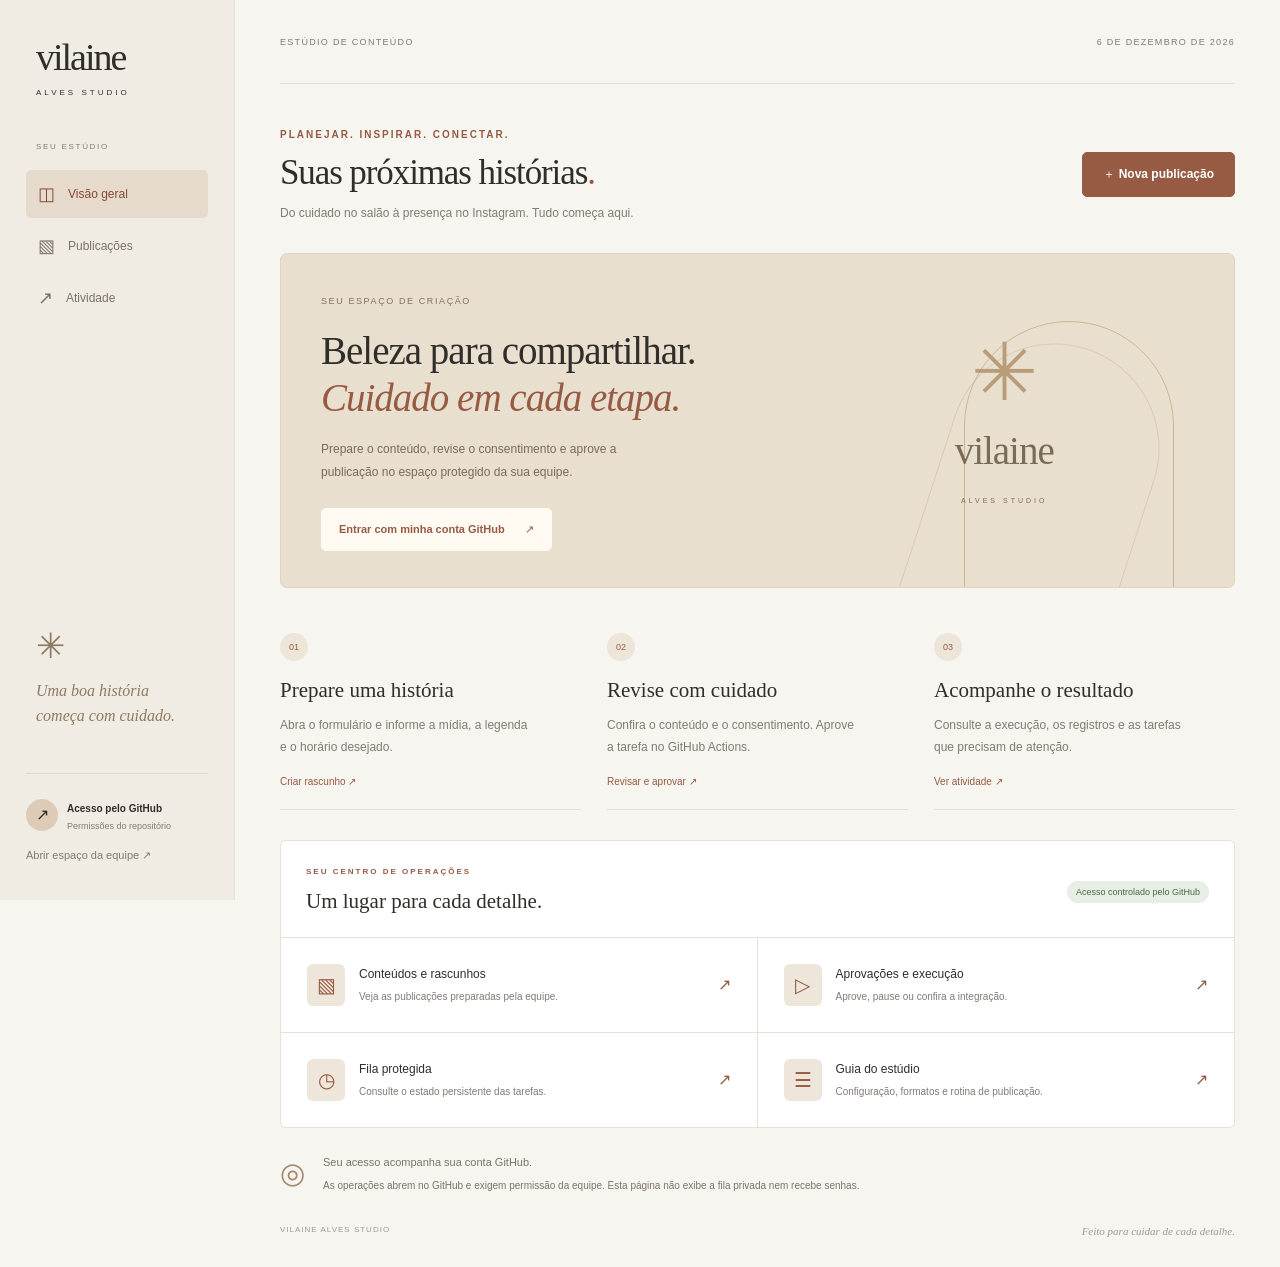
==== index.html @ 373b23dd "Publish static Vilaine portal with protected GitHub operation links" ====
<!doctype html>
<html lang="pt-BR">
<head><meta charset="utf-8"><meta name="viewport" content="width=device-width, initial-scale=1"><meta name="description" content="Estúdio de conteúdo Vilaine Alves Studio — acesso e operação pelo GitHub"><meta name="color-scheme" content="light"><title>Vilaine · Estúdio de conteúdo</title><link rel="stylesheet" href="styles.css"><script src="config.js" defer></script><script src="app.js" defer></script></head>
<body><div class="app-shell">
<aside class="sidebar"><a class="wordmark" href="./">vilaine<span>ALVES STUDIO</span></a><p class="nav-label">SEU ESTÚDIO</p><nav aria-label="Principal"><a class="nav-item selected" href="#inicio">◫ <span>Visão geral</span></a><a class="nav-item" data-link="issues" target="_blank" rel="noopener noreferrer">▧ <span>Publicações</span></a><a class="nav-item" data-link="actions" target="_blank" rel="noopener noreferrer">↗ <span>Atividade</span></a></nav><div class="sidebar-note"><span class="tiny-flower">✳</span><p>Uma boa história<br>começa com cuidado.</p></div><div class="account"><span class="avatar">↗</span><div><strong>Acesso pelo GitHub</strong><small>Permissões do repositório</small></div></div><a class="logout" data-link="repo" target="_blank" rel="noopener noreferrer">Abrir espaço da equipe ↗</a></aside>
<main class="workspace" id="inicio"><header class="topbar"><span>ESTÚDIO DE CONTEÚDO</span><span id="today"></span></header>
<div class="page-heading"><div><p class="eyebrow">PLANEJAR. INSPIRAR. CONECTAR.</p><h1>Suas próximas histórias<span>.</span></h1><p class="muted">Do cuidado no salão à presença no Instagram. Tudo começa aqui.</p></div><a class="primary" data-link="new" target="_blank" rel="noopener noreferrer">＋ Nova publicação</a></div>
<section class="hero-card"><div><span class="hero-tag">SEU ESPAÇO DE CRIAÇÃO</span><h2>Beleza para compartilhar.<br><em>Cuidado em cada etapa.</em></h2><p>Prepare o conteúdo, revise o consentimento e aprove a publicação no espaço protegido da sua equipe.</p><a class="primary light" data-link="workflow" target="_blank" rel="noopener noreferrer">Entrar com minha conta GitHub <span>↗</span></a></div><div class="hero-art" aria-hidden="true"><div class="arch arch-one"></div><div class="arch arch-two"></div><span>✳</span><p>vilaine<br><small>ALVES STUDIO</small></p></div></section>
<section class="steps" aria-label="Fluxo de publicação"><article><span class="step-number">01</span><h3>Prepare uma história</h3><p>Abra o formulário e informe a mídia, a legenda e o horário desejado.</p><a data-link="new" target="_blank" rel="noopener noreferrer">Criar rascunho ↗</a></article><article><span class="step-number">02</span><h3>Revise com cuidado</h3><p>Confira o conteúdo e o consentimento. Aprove a tarefa no GitHub Actions.</p><a data-link="workflow" target="_blank" rel="noopener noreferrer">Revisar e aprovar ↗</a></article><article><span class="step-number">03</span><h3>Acompanhe o resultado</h3><p>Consulte a execução, os registros e as tarefas que precisam de atenção.</p><a data-link="actions" target="_blank" rel="noopener noreferrer">Ver atividade ↗</a></article></section>
<section class="queue-card"><div class="section-heading"><div><p class="eyebrow">SEU CENTRO DE OPERAÇÕES</p><h2>Um lugar para cada detalhe.</h2></div><span class="badge approved">Acesso controlado pelo GitHub</span></div><div class="resource-grid"><a class="resource" data-link="issues" target="_blank" rel="noopener noreferrer"><span class="resource-icon">▧</span><div><strong>Conteúdos e rascunhos</strong><p>Veja as publicações preparadas pela equipe.</p></div><span>↗</span></a><a class="resource" data-link="workflow" target="_blank" rel="noopener noreferrer"><span class="resource-icon">▷</span><div><strong>Aprovações e execução</strong><p>Aprove, pause ou confira a integração.</p></div><span>↗</span></a><a class="resource" data-link="state" target="_blank" rel="noopener noreferrer"><span class="resource-icon">◷</span><div><strong>Fila protegida</strong><p>Consulte o estado persistente das tarefas.</p></div><span>↗</span></a><a class="resource" data-link="guide" target="_blank" rel="noopener noreferrer"><span class="resource-icon">☰</span><div><strong>Guia do estúdio</strong><p>Configuração, formatos e rotina de publicação.</p></div><span>↗</span></a></div></section>
<aside class="access-banner"><span>◎</span><div><strong>Seu acesso acompanha sua conta GitHub.</strong><p>As operações abrem no GitHub e exigem permissão da equipe. Esta página não exibe a fila privada nem recebe senhas.</p></div></aside>
<footer class="workspace-footer">VILAINE ALVES STUDIO <span>Feito para cuidar de cada detalhe.</span></footer></main></div></body></html>
---- styles.css ----
:root{--ink:#302e2a;--muted:#817b73;--paper:#f7f5f0;--line:#e6e1d8;--accent:#975a43;--accent-dark:#7d4937;--cream:#ece4d7;--white:#fff;--green:#496951;font-family:Arial,Helvetica,sans-serif;color:var(--ink);background:var(--paper);font-synthesis:none}*{box-sizing:border-box}body{margin:0}button,input,select,textarea{font:inherit}button,a,input,select,textarea{-webkit-tap-highlight-color:transparent}button{cursor:pointer}button:disabled{cursor:wait;opacity:.6}[hidden]{display:none!important}a{color:inherit}h1,h2,h3,p{margin-top:0}h1,h2,h3{font-family:Georgia,'Times New Roman',serif;font-weight:400}button:focus-visible,a:focus-visible{outline:3px solid #b77d5d;outline-offset:4px}.eyebrow{font-size:10px;font-weight:600;letter-spacing:2px;line-height:1.7;color:var(--accent)}.muted{color:var(--muted);font-size:14px;line-height:1.7}.wordmark{display:inline-block;text-decoration:none;font-family:Georgia,serif;font-size:43px;letter-spacing:-2px;line-height:1}.wordmark span{display:block;margin-top:12px;font:8px Arial,sans-serif;letter-spacing:3px}.primary,.secondary{border-radius:5px;padding:13px 20px;font-size:12px;line-height:1.4;font-weight:600;display:inline-flex;align-items:center;justify-content:center;gap:20px}.primary{color:#fff;background:var(--accent);border:1px solid var(--accent)}.primary:hover{background:var(--accent-dark)}.secondary{background:transparent;border:1px solid var(--line);color:var(--ink)}.secondary:hover{background:var(--cream)}.text-button{background:none;border:0;color:var(--accent);font-size:12px;padding:8px}.wide{width:100%;justify-content:space-between}.login-shell{min-height:100vh;display:grid;grid-template-columns:1fr 1fr}.brand-panel{background:#e9dfcf;position:relative;overflow:hidden;padding:55px 12%;display:flex;flex-direction:column;justify-content:space-between;min-height:100vh}.brand-panel:after{content:'';position:absolute;width:340px;height:540px;border:1px solid #d7c7b0;border-radius:180px 180px 0 0;transform:rotate(30deg);right:-150px;bottom:-200px;pointer-events:none}.brand-panel h1{font-size:clamp(42px,4.8vw,74px);letter-spacing:-2.5px;line-height:1.12;margin:22px 0}.brand-panel em{font-weight:400;color:var(--accent)}.brand-copy{font-size:13px;line-height:1.9;max-width:290px;color:#756c5f}.brand-footer{font-size:8px;letter-spacing:2px;color:#817565}.login-panel{padding:65px;display:flex;align-items:center;justify-content:center;flex-direction:column}.login-card{width:100%;max-width:360px;margin:auto}.login-card h2{font-size:42px;letter-spacing:-1px;line-height:1.12;margin-bottom:18px}.login-card .muted{margin-bottom:30px}label{display:block;font-size:12px;font-weight:600;margin:18px 0 8px}input,select,textarea{width:100%;padding:12px;border:1px solid var(--line);border-radius:4px;color:var(--ink);background:#fff;outline:none;font-size:13px}input:focus,select:focus,textarea:focus{border-color:var(--accent);box-shadow:0 0 0 2px #975a4315}textarea{resize:vertical;line-height:1.6}.password-wrap{position:relative}.password-wrap input{padding-right:75px}.password-wrap button{position:absolute;right:4px;top:5px}.login-form{margin-top:20px}#login-form .primary{margin-top:24px}.access-note{font-size:11px;line-height:1.9;color:var(--muted);padding-top:20px;border-top:1px solid var(--line);margin-top:12px}.login-panel>small{font-size:8px;letter-spacing:1.5px;color:var(--muted);margin-top:35px}.form-error{color:#9b342c;font-size:12px;line-height:1.7;min-height:20px;margin:12px 0}.app-shell{display:flex;min-height:100vh}.sidebar{width:235px;flex-shrink:0;border-right:1px solid var(--line);background:#f0ece3;display:flex;flex-direction:column;padding:38px 26px;position:fixed;height:100vh}.sidebar .wordmark{font-size:38px;margin:0 10px 45px}.nav-label{font-size:8px;letter-spacing:1.7px;color:var(--muted);margin:0 10px 15px}.nav-item{width:100%;text-align:left;border:0;background:none;display:flex;align-items:center;gap:13px;font-size:18px;padding:13px 12px;color:#7a7267;border-radius:5px;margin:4px 0}.nav-item span{font-size:12px}.nav-item.selected{background:#e6dacc;color:#834a34}.sidebar-note{margin:auto 10px 32px;padding-top:40px;color:#8e7962}.tiny-flower{font-size:35px}.sidebar-note p{font-family:Georgia,serif;font-style:italic;font-size:16px;line-height:1.6;margin:12px 0}.account{border-top:1px solid #ded7ca;display:flex;align-items:center;gap:9px;padding-top:24px}.avatar{background:#ddcbb8;border-radius:50%;width:32px;height:32px;display:grid;place-items:center;font-family:Georgia,serif}.account strong{font-size:10px}.account small{display:block;font-size:9px;color:var(--muted);max-width:140px;overflow:hidden;text-overflow:ellipsis;margin-top:5px}.logout{border:0;background:none;text-align:left;font-size:11px;color:var(--muted);margin-top:18px}.workspace{margin-left:235px;width:calc(100% - 235px);padding:0 45px}.topbar{height:84px;display:flex;justify-content:space-between;align-items:center;border-bottom:1px solid var(--line);font-size:9px;letter-spacing:1.3px;color:var(--muted)}.page-heading{display:flex;justify-content:space-between;align-items:center;gap:20px;margin:42px 0 30px}.page-heading h1{font-size:35px;letter-spacing:-1.1px;margin:10px 0}.page-heading h1 span{color:var(--accent)}.page-heading .muted{font-size:12px;margin:0}.stats{display:grid;grid-template-columns:repeat(4,1fr);gap:16px;margin-bottom:30px}.stats article{background:#fff;border:1px solid var(--line);border-radius:6px;padding:22px 20px}.stats article>span{font-size:8px;letter-spacing:1px;color:var(--muted)}.stats strong{display:block;font-family:Georgia,serif;font-size:36px;font-weight:400;margin:12px 0}.stats small{font-size:10px;color:var(--muted)}.stats article:last-child strong{color:var(--accent)}.queue-card{background:#fff;border:1px solid var(--line);border-radius:6px;overflow:hidden}.section-heading{display:flex;align-items:center;justify-content:space-between;padding:24px 25px 18px}.section-heading h2{font-size:21px;margin-bottom:5px}.section-heading p{font-size:10px;margin:0}.filters{border-top:1px solid var(--line);display:flex;align-items:center;gap:10px;padding:14px 25px}.filters input{max-width:260px;font-size:11px;background:#fcfbf8}.filters select{max-width:180px;font-size:11px}.filters .text-button{margin-left:auto}.table-scroll{overflow:auto}table{width:100%;border-collapse:collapse;text-align:left}th{font-size:8px;font-weight:500;letter-spacing:1px;text-transform:uppercase;background:#faf9f5;color:var(--muted);padding:14px 25px;border-block:1px solid var(--line)}td{font-size:11px;padding:18px 25px;border-bottom:1px solid #efede7;vertical-align:middle}.media-cell{display:flex;gap:12px;align-items:center;max-width:350px}.media-icon{background:#efe7dc;width:40px;height:45px;border-radius:4px;display:grid;place-items:center;font-size:18px;flex-shrink:0;color:var(--accent)}.media-cell strong{font-weight:500;font-size:12px;display:block;max-width:260px;white-space:nowrap;text-overflow:ellipsis;overflow:hidden}.media-cell small{display:block;color:var(--muted);font-size:9px;margin-top:7px}.date-cell small{display:block;color:var(--muted);font-size:10px;margin-top:6px}.badge{display:inline-block;border-radius:20px;padding:6px 9px;white-space:nowrap;font-size:9px;background:#f0ede8;color:#746b5e}.badge.approved{background:#e7eee5;color:#4d6746}.badge.published{background:#e9edf0;color:#516879}.badge.attention{background:#f8e9df;color:#9a5a34}.row-actions{display:flex;gap:5px;flex-wrap:wrap}.row-actions button{border:1px solid var(--line);border-radius:3px;background:white;font-size:10px;padding:6px;color:var(--accent)}.table-footer{font-size:9px;color:var(--muted);padding:16px 25px;background:#fdfcf9}.empty{text-align:center;padding:50px 20px}.empty>span{font-size:40px;color:#c3aa8e}.empty h3{font-size:25px;margin:15px 0 10px}.empty p{font-size:12px;color:var(--muted)}.workspace-footer{display:flex;justify-content:space-between;margin:30px 0;font-size:8px;letter-spacing:1px;color:#a09a91}.workspace-footer span{letter-spacing:0;font-family:Georgia,serif;font-style:italic;font-size:11px}.notice{padding:14px 18px;border:1px solid #d9cbb7;background:#f2eadd;font-size:12px;line-height:1.6;border-radius:4px;margin-top:20px}.connection-card{max-width:650px;background:#fff;border:1px solid var(--line);padding:35px;border-radius:6px;line-height:1.7}.integration-icon{color:var(--accent);font-size:50px}.connection-card h2{font-size:26px}.event-row{padding:20px 25px;border-bottom:1px solid var(--line);font-size:12px}.event-row small{display:block;color:var(--muted);margin-top:8px;line-height:1.8}dialog{width:650px;max-width:calc(100% - 32px);border:1px solid var(--line);border-radius:8px;padding:28px;background:var(--paper);color:var(--ink);max-height:90vh;overflow:auto}dialog::backdrop{background:#30271f70;backdrop-filter:blur(3px)}.dialog-heading{display:flex;justify-content:space-between}.dialog-heading h2{font-size:29px;margin-bottom:5px}.dialog-heading .eyebrow{margin-bottom:8px}.icon-button{border:0;background:none;font-size:28px;color:var(--muted);height:35px}.form-grid{display:grid;grid-template-columns:1fr 1fr;gap:0 16px}.span-2{grid-column:span 2}.form-grid small{color:var(--muted);font-size:10px;line-height:1.8;display:block;margin-top:5px}.dialog-footer{display:flex;justify-content:space-between;align-items:center;gap:15px;margin-top:20px;border-top:1px solid var(--line);padding-top:20px}.dialog-footer span{font-size:10px;color:var(--muted)}#confirm-dialog{width:460px}#confirm-dialog p{font-size:13px;line-height:1.8}.sr-only{position:absolute;clip:rect(0,0,0,0);width:1px;height:1px;overflow:hidden}
@media(min-width:1500px){.workspace{padding-inline:65px}.page-heading h1{font-size:44px}}
@media(max-width:1100px){.sidebar{width:190px;padding-inline:18px}.workspace{margin-left:190px;width:calc(100% - 190px);padding-inline:25px}.stats{gap:10px}.stats article{padding:18px 13px}.stats article>span{font-size:7px}.page-heading h1{font-size:29px}.page-heading .primary{white-space:nowrap;padding:12px}.media-cell strong{max-width:160px}th,td{padding-inline:15px}}
@media(max-width:760px){.login-shell{grid-template-columns:1fr}.brand-panel{min-height:auto;padding:30px}.brand-panel>div,.brand-footer{display:none}.brand-panel .wordmark{font-size:32px}.brand-panel .wordmark span{font-size:7px;margin-top:7px}.login-panel{padding:40px 25px;min-height:calc(100vh - 110px)}.login-card h2{font-size:38px}.sidebar{position:static;width:100%;height:auto;padding:18px 20px;display:flex;flex-direction:row;align-items:center;flex-wrap:wrap;gap:15px;border-right:0;border-bottom:1px solid var(--line)}.sidebar .wordmark{margin:0 auto 0 0;font-size:29px}.sidebar .wordmark span{font-size:6px;margin-top:7px}.nav-label,.sidebar-note,.account{display:none}.sidebar nav{display:flex;order:3;width:100%;justify-content:space-between}.nav-item{padding:8px 10px;margin:0;gap:8px;font-size:15px}.nav-item span{font-size:11px}.logout{margin:0;font-size:10px}.app-shell{display:block}.workspace{margin:0;width:100%;padding:0 18px}.topbar{height:53px;font-size:7px;letter-spacing:.7px}.page-heading{align-items:flex-start;flex-direction:column;margin:28px 0 22px;gap:17px}.page-heading h1{font-size:31px}.stats{grid-template-columns:1fr 1fr;gap:10px}.stats article>span{font-size:7px}.stats article{padding:17px}.stats strong{font-size:30px;margin:8px 0}.stats small{font-size:9px}.section-heading{padding:20px 15px}.section-heading h2{font-size:19px}.section-heading .secondary{padding:8px;font-size:10px}.filters{padding:12px 15px;flex-wrap:wrap}.filters input{flex:1;min-width:100px}.filters select{width:140px}.filters .text-button{margin-left:0}.workspace-footer{line-height:1.8;gap:10px;font-size:7px}.workspace-footer span{font-size:10px}.form-grid{grid-template-columns:1fr}.span-2{grid-column:span 1}.dialog-footer{align-items:flex-end}.dialog-footer span{line-height:1.7;max-width:130px}dialog{padding:22px}.connection-card{padding:25px}td,th{padding:14px 12px}.media-cell strong{max-width:140px}table{min-width:650px}}
/* Portal GitHub: não carrega dados operacionais no navegador. */
a.primary,a.secondary{text-decoration:none}.nav-item{text-decoration:none}.logout{text-decoration:none;display:block}.hero-card{background:#e9dfcf;border:1px solid #e0d3c0;border-radius:7px;min-height:300px;padding:36px 40px;display:grid;grid-template-columns:1.3fr 1fr;overflow:hidden;position:relative}.hero-tag{font-size:9px;letter-spacing:1.6px;color:#81715e}.hero-card h2{font-size:39px;letter-spacing:-1px;line-height:1.2;margin:20px 0 16px}.hero-card h2 em{color:var(--accent);font-weight:400}.hero-card p{max-width:350px;font-size:12px;line-height:1.9;color:#7a6b58;margin-bottom:24px}.primary.light{background:#fffaf2;color:var(--accent);border:1px solid #fffaf2;font-size:11px;padding:13px 17px}.hero-art{position:relative;min-height:240px;display:flex;align-items:center;justify-content:center;flex-direction:column}.arch{position:absolute;border:1px solid #cbb697;border-radius:160px 160px 0 0;width:210px;height:310px;bottom:-80px;right:20px}.arch-two{transform:rotate(18deg);right:50px;bottom:-100px;opacity:.5}.hero-art>span{font-size:80px;line-height:1;color:#b89d79;z-index:1}.hero-art p{font-family:Georgia,serif;text-align:center;line-height:1;font-size:39px;letter-spacing:-1px;margin:18px 0 0;z-index:1}.hero-art small{font:7px Arial,sans-serif;letter-spacing:3px}.steps{display:grid;grid-template-columns:repeat(3,1fr);gap:26px;margin:30px 0}.steps article{padding:15px 0 20px;border-bottom:1px solid var(--line)}.step-number{display:inline-grid;place-items:center;width:28px;height:28px;background:#eee5d9;border-radius:50%;font-size:9px;color:var(--accent);margin-bottom:17px}.steps h3{font-size:21px;margin-bottom:12px}.steps p{font-size:12px;line-height:1.8;color:var(--muted);max-width:250px;min-height:44px}.steps a{font-size:10px;text-decoration:none;color:var(--accent)}.steps a:hover{text-decoration:underline}.section-heading .eyebrow{font-size:8px;margin-bottom:10px}.resource-grid{display:grid;grid-template-columns:1fr 1fr;border-top:1px solid var(--line)}.resource{text-decoration:none;display:flex;gap:14px;align-items:center;padding:26px;border-right:1px solid var(--line);border-bottom:1px solid var(--line)}.resource:hover{background:#faf7f1}.resource:nth-child(even){border-right:0}.resource:nth-last-child(-n+2){border-bottom:0}.resource-icon{background:#eee6da;border-radius:6px;width:38px;height:42px;display:grid;place-items:center;color:var(--accent);font-size:20px;flex-shrink:0}.resource strong{font-size:12px;font-weight:500}.resource p{font-size:10px;line-height:1.7;color:var(--muted);margin:6px 0 0}.resource>span:last-child{margin-left:auto;color:var(--accent)}.access-banner{display:flex;align-items:center;gap:18px;padding:24px 0 0;color:#7c7368}.access-banner>span{font-size:29px;color:#a38a6f}.access-banner strong{font-weight:500;font-size:11px}.access-banner p{font-size:10px;line-height:1.8;margin:7px 0 0;max-width:650px}@media(max-width:1100px){.hero-card{padding:30px}.hero-card h2{font-size:32px}.hero-art{min-width:160px}.arch{right:-30px}.arch-two{right:0}.resource{padding:22px 18px}.steps{gap:18px}.steps h3{font-size:19px}}@media(max-width:760px){.hero-card{padding:26px;grid-template-columns:1fr}.hero-card h2{font-size:34px}.hero-art{display:none}.hero-card p{font-size:12px}.steps{grid-template-columns:1fr;gap:0;margin:20px 0}.steps article{position:relative;padding:20px 0 20px 44px}.step-number{position:absolute;top:20px;left:0}.steps p{min-height:0;max-width:100%;margin-bottom:12px}.resource-grid{grid-template-columns:1fr}.resource{border-right:0!important;border-bottom:1px solid var(--line)!important}.resource:last-child{border-bottom:0!important}.section-heading{align-items:flex-start;gap:12px;flex-direction:column}.section-heading h2{font-size:24px}.resource strong{font-size:12px}.resource p{font-size:11px}.access-banner{align-items:flex-start;padding-top:23px}.workspace-footer{margin-top:25px}.sidebar .logout{margin-top:0}.sidebar .nav-item{width:auto}.page-heading .primary{font-size:12px}}
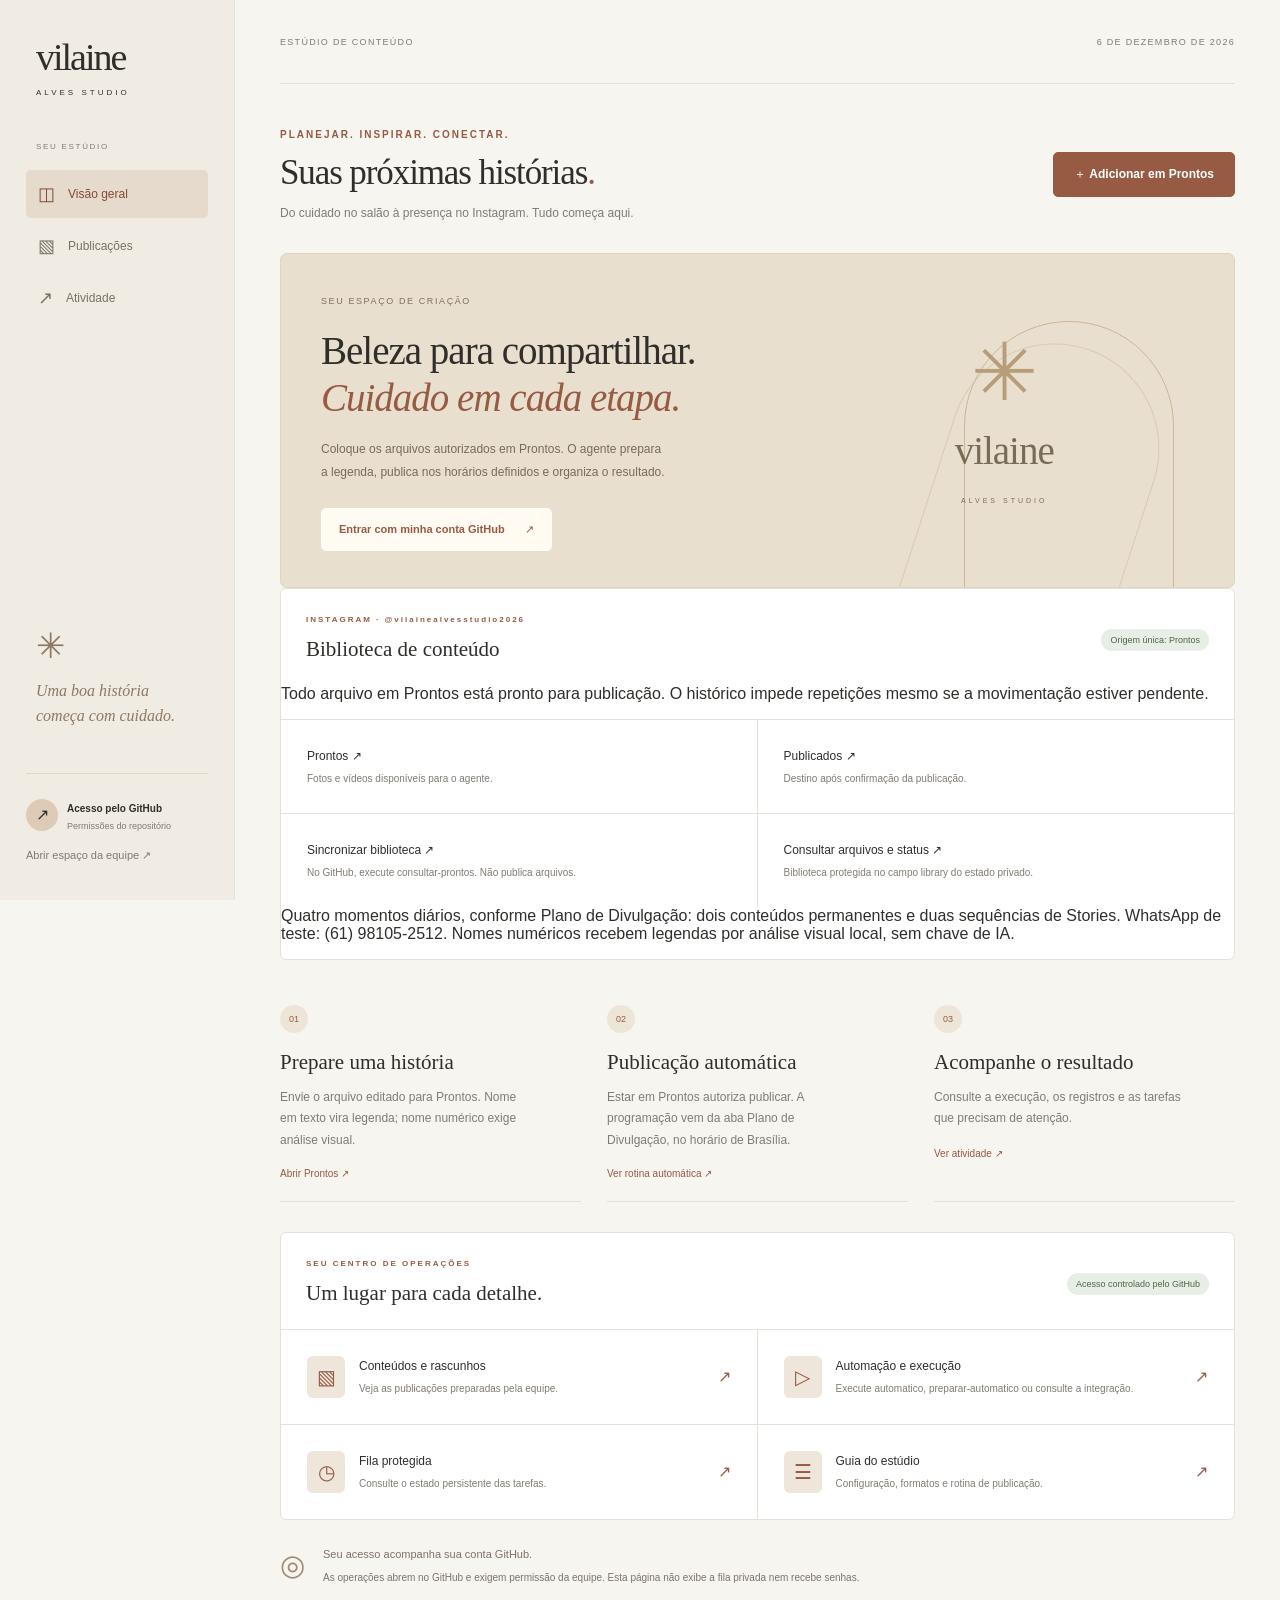
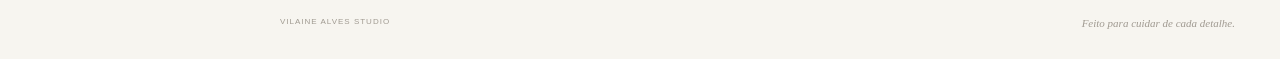
==== commit 1e9c1aa7: "Show automatic Drive authorization, local captions and WhatsApp workflow" ====
--- a/index.html
+++ b/index.html
@@ -4,9 +4,10 @@
 <body><div class="app-shell">
 <aside class="sidebar"><a class="wordmark" href="./">vilaine<span>ALVES STUDIO</span></a><p class="nav-label">SEU ESTÚDIO</p><nav aria-label="Principal"><a class="nav-item selected" href="#inicio">◫ <span>Visão geral</span></a><a class="nav-item" data-link="issues" target="_blank" rel="noopener noreferrer">▧ <span>Publicações</span></a><a class="nav-item" data-link="actions" target="_blank" rel="noopener noreferrer">↗ <span>Atividade</span></a></nav><div class="sidebar-note"><span class="tiny-flower">✳</span><p>Uma boa história<br>começa com cuidado.</p></div><div class="account"><span class="avatar">↗</span><div><strong>Acesso pelo GitHub</strong><small>Permissões do repositório</small></div></div><a class="logout" data-link="repo" target="_blank" rel="noopener noreferrer">Abrir espaço da equipe ↗</a></aside>
 <main class="workspace" id="inicio"><header class="topbar"><span>ESTÚDIO DE CONTEÚDO</span><span id="today"></span></header>
-<div class="page-heading"><div><p class="eyebrow">PLANEJAR. INSPIRAR. CONECTAR.</p><h1>Suas próximas histórias<span>.</span></h1><p class="muted">Do cuidado no salão à presença no Instagram. Tudo começa aqui.</p></div><a class="primary" data-link="new" target="_blank" rel="noopener noreferrer">＋ Nova publicação</a></div>
-<section class="hero-card"><div><span class="hero-tag">SEU ESPAÇO DE CRIAÇÃO</span><h2>Beleza para compartilhar.<br><em>Cuidado em cada etapa.</em></h2><p>Prepare o conteúdo, revise o consentimento e aprove a publicação no espaço protegido da sua equipe.</p><a class="primary light" data-link="workflow" target="_blank" rel="noopener noreferrer">Entrar com minha conta GitHub <span>↗</span></a></div><div class="hero-art" aria-hidden="true"><div class="arch arch-one"></div><div class="arch arch-two"></div><span>✳</span><p>vilaine<br><small>ALVES STUDIO</small></p></div></section>
-<section class="steps" aria-label="Fluxo de publicação"><article><span class="step-number">01</span><h3>Prepare uma história</h3><p>Abra o formulário e informe a mídia, a legenda e o horário desejado.</p><a data-link="new" target="_blank" rel="noopener noreferrer">Criar rascunho ↗</a></article><article><span class="step-number">02</span><h3>Revise com cuidado</h3><p>Confira o conteúdo e o consentimento. Aprove a tarefa no GitHub Actions.</p><a data-link="workflow" target="_blank" rel="noopener noreferrer">Revisar e aprovar ↗</a></article><article><span class="step-number">03</span><h3>Acompanhe o resultado</h3><p>Consulte a execução, os registros e as tarefas que precisam de atenção.</p><a data-link="actions" target="_blank" rel="noopener noreferrer">Ver atividade ↗</a></article></section>
-<section class="queue-card"><div class="section-heading"><div><p class="eyebrow">SEU CENTRO DE OPERAÇÕES</p><h2>Um lugar para cada detalhe.</h2></div><span class="badge approved">Acesso controlado pelo GitHub</span></div><div class="resource-grid"><a class="resource" data-link="issues" target="_blank" rel="noopener noreferrer"><span class="resource-icon">▧</span><div><strong>Conteúdos e rascunhos</strong><p>Veja as publicações preparadas pela equipe.</p></div><span>↗</span></a><a class="resource" data-link="workflow" target="_blank" rel="noopener noreferrer"><span class="resource-icon">▷</span><div><strong>Aprovações e execução</strong><p>Aprove, pause ou confira a integração.</p></div><span>↗</span></a><a class="resource" data-link="state" target="_blank" rel="noopener noreferrer"><span class="resource-icon">◷</span><div><strong>Fila protegida</strong><p>Consulte o estado persistente das tarefas.</p></div><span>↗</span></a><a class="resource" data-link="guide" target="_blank" rel="noopener noreferrer"><span class="resource-icon">☰</span><div><strong>Guia do estúdio</strong><p>Configuração, formatos e rotina de publicação.</p></div><span>↗</span></a></div></section>
+<div class="page-heading"><div><p class="eyebrow">PLANEJAR. INSPIRAR. CONECTAR.</p><h1>Suas próximas histórias<span>.</span></h1><p class="muted">Do cuidado no salão à presença no Instagram. Tudo começa aqui.</p></div><a class="primary" data-link="new" target="_blank" rel="noopener noreferrer">＋ Adicionar em Prontos</a></div>
+<section class="hero-card"><div><span class="hero-tag">SEU ESPAÇO DE CRIAÇÃO</span><h2>Beleza para compartilhar.<br><em>Cuidado em cada etapa.</em></h2><p>Coloque os arquivos autorizados em Prontos. O agente prepara a legenda, publica nos horários definidos e organiza o resultado.</p><a class="primary light" data-link="workflow" target="_blank" rel="noopener noreferrer">Entrar com minha conta GitHub <span>↗</span></a></div><div class="hero-art" aria-hidden="true"><div class="arch arch-one"></div><div class="arch arch-two"></div><span>✳</span><p>vilaine<br><small>ALVES STUDIO</small></p></div></section>
+<section class="queue-card" aria-label="Biblioteca do Drive"><div class="section-heading"><div><p class="eyebrow">INSTAGRAM · @vilainealvesstudio2026</p><h2>Biblioteca de conteúdo</h2></div><span class="badge approved">Origem única: Prontos</span></div><p>Todo arquivo em Prontos está pronto para publicação. O histórico impede repetições mesmo se a movimentação estiver pendente.</p><div class="resource-grid"><a class="resource" href="https://drive.google.com/drive/folders/19-ItnXiDS-DgqZe47rSNHwF3B_D8nlHW" target="_blank" rel="noopener noreferrer"><div><strong>Prontos ↗</strong><p>Fotos e vídeos disponíveis para o agente.</p></div></a><a class="resource" href="https://drive.google.com/drive/folders/1RCqDKJtvh11l0R7SLI344NYgu5_RJyT5" target="_blank" rel="noopener noreferrer"><div><strong>Publicados ↗</strong><p>Destino após confirmação da publicação.</p></div></a><a class="resource" data-link="workflow" target="_blank" rel="noopener noreferrer"><div><strong>Sincronizar biblioteca ↗</strong><p>No GitHub, execute consultar-prontos. Não publica arquivos.</p></div></a><a class="resource" data-link="state" target="_blank" rel="noopener noreferrer"><div><strong>Consultar arquivos e status ↗</strong><p>Biblioteca protegida no campo library do estado privado.</p></div></a></div><p>Quatro momentos diários, conforme Plano de Divulgação: dois conteúdos permanentes e duas sequências de Stories. WhatsApp de teste: (61) 98105-2512. Nomes numéricos recebem legendas por análise visual local, sem chave de IA.</p></section>
+<section class="steps" aria-label="Fluxo de publicação"><article><span class="step-number">01</span><h3>Prepare uma história</h3><p>Envie o arquivo editado para Prontos. Nome em texto vira legenda; nome numérico exige análise visual.</p><a data-link="new" target="_blank" rel="noopener noreferrer">Abrir Prontos ↗</a></article><article><span class="step-number">02</span><h3>Publicação automática</h3><p>Estar em Prontos autoriza publicar. A programação vem da aba Plano de Divulgação, no horário de Brasília.</p><a data-link="workflow" target="_blank" rel="noopener noreferrer">Ver rotina automática ↗</a></article><article><span class="step-number">03</span><h3>Acompanhe o resultado</h3><p>Consulte a execução, os registros e as tarefas que precisam de atenção.</p><a data-link="actions" target="_blank" rel="noopener noreferrer">Ver atividade ↗</a></article></section>
+<section class="queue-card"><div class="section-heading"><div><p class="eyebrow">SEU CENTRO DE OPERAÇÕES</p><h2>Um lugar para cada detalhe.</h2></div><span class="badge approved">Acesso controlado pelo GitHub</span></div><div class="resource-grid"><a class="resource" data-link="issues" target="_blank" rel="noopener noreferrer"><span class="resource-icon">▧</span><div><strong>Conteúdos e rascunhos</strong><p>Veja as publicações preparadas pela equipe.</p></div><span>↗</span></a><a class="resource" data-link="workflow" target="_blank" rel="noopener noreferrer"><span class="resource-icon">▷</span><div><strong>Automação e execução</strong><p>Execute automatico, preparar-automatico ou consulte a integração.</p></div><span>↗</span></a><a class="resource" data-link="state" target="_blank" rel="noopener noreferrer"><span class="resource-icon">◷</span><div><strong>Fila protegida</strong><p>Consulte o estado persistente das tarefas.</p></div><span>↗</span></a><a class="resource" data-link="guide" target="_blank" rel="noopener noreferrer"><span class="resource-icon">☰</span><div><strong>Guia do estúdio</strong><p>Configuração, formatos e rotina de publicação.</p></div><span>↗</span></a></div></section>
 <aside class="access-banner"><span>◎</span><div><strong>Seu acesso acompanha sua conta GitHub.</strong><p>As operações abrem no GitHub e exigem permissão da equipe. Esta página não exibe a fila privada nem recebe senhas.</p></div></aside>
 <footer class="workspace-footer">VILAINE ALVES STUDIO <span>Feito para cuidar de cada detalhe.</span></footer></main></div></body></html>
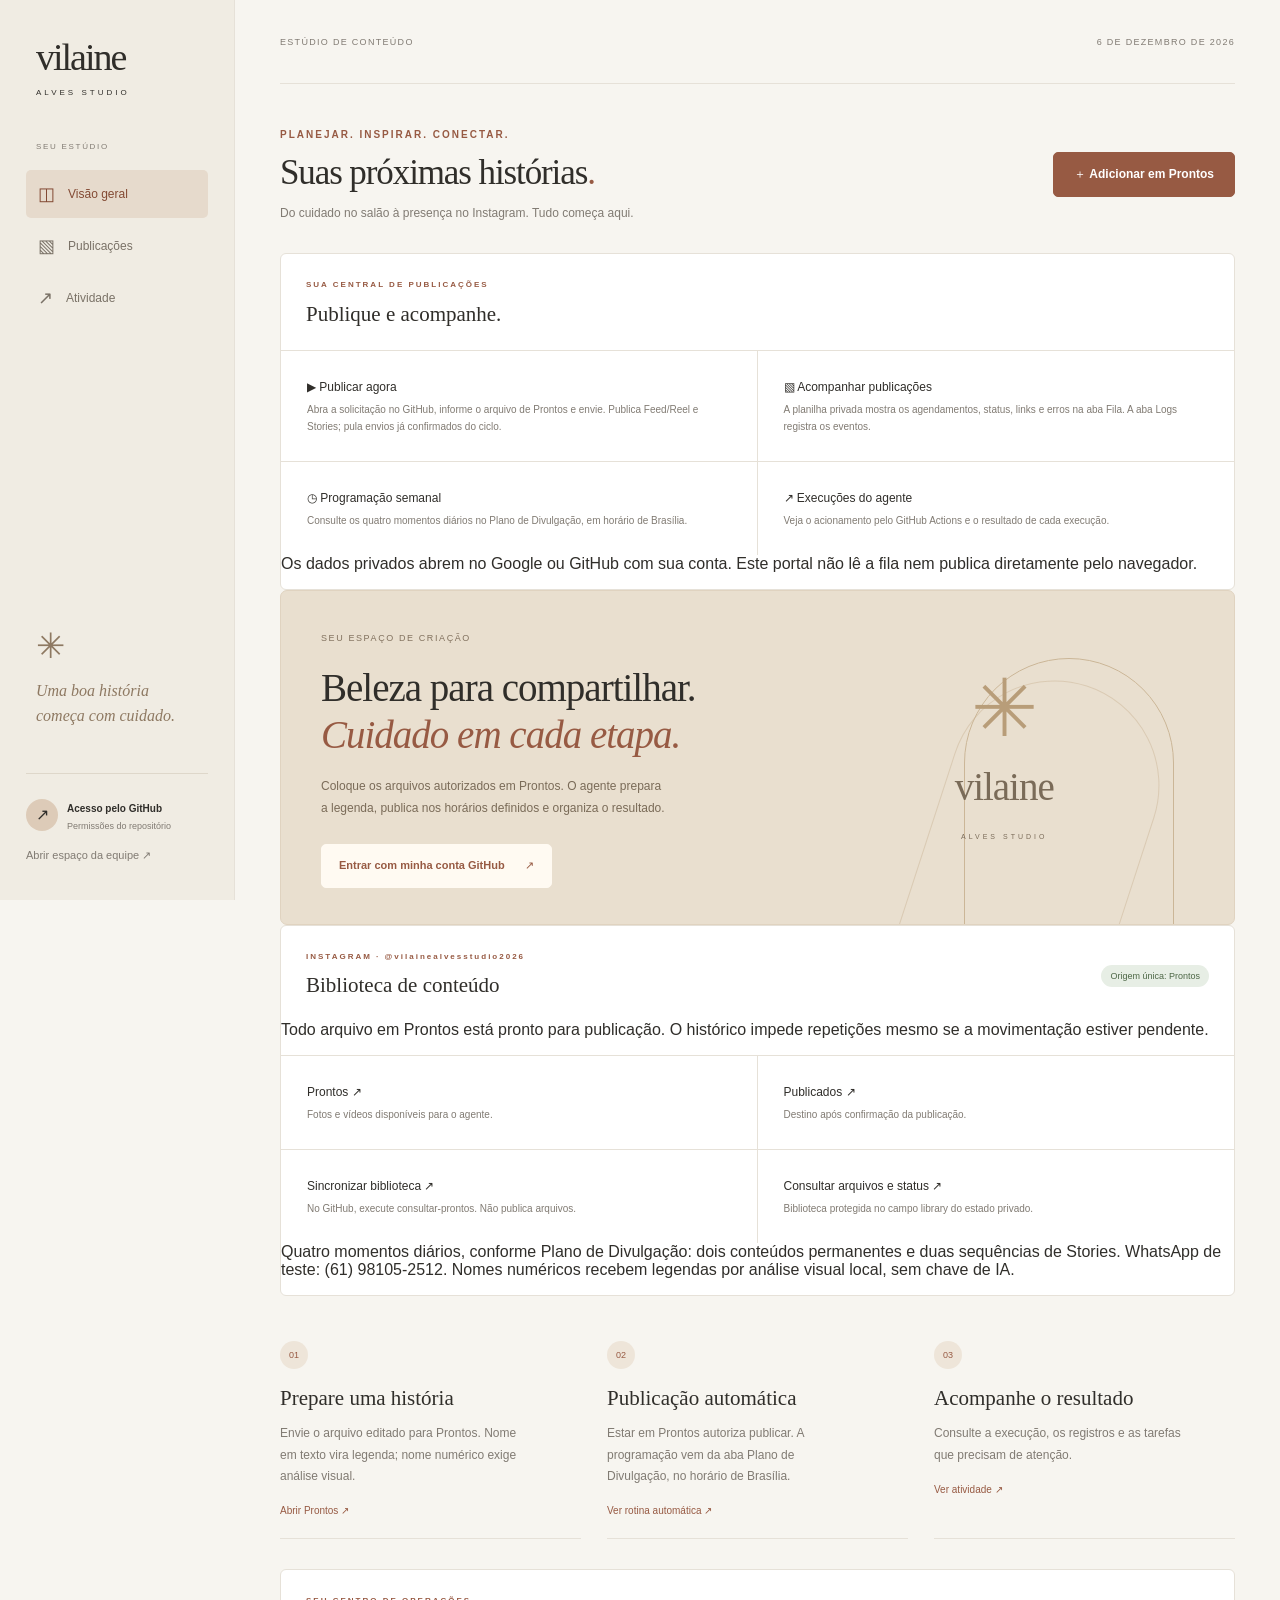
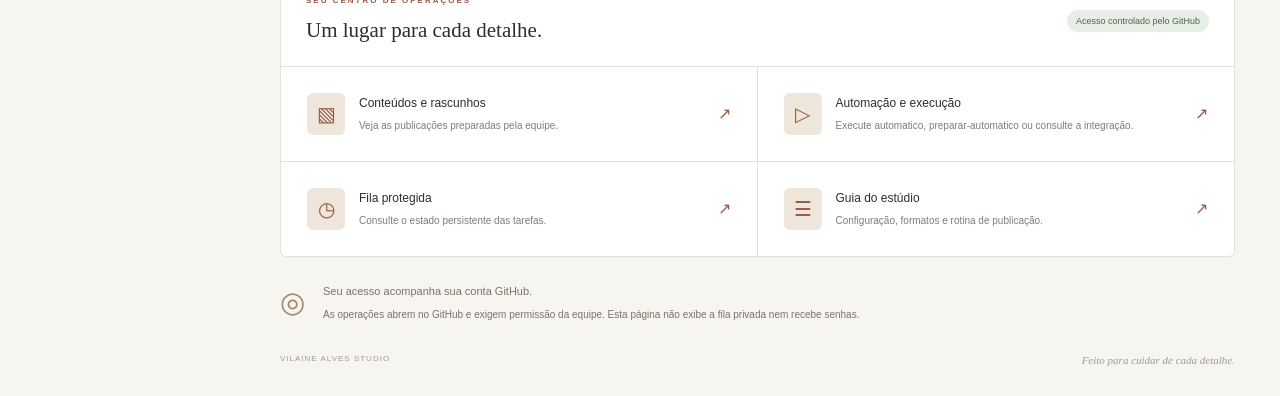
==== commit 0917c5b1: "Add Publish Now and private publication tracking to portal" ====
--- a/index.html
+++ b/index.html
@@ -5,6 +5,7 @@
 <aside class="sidebar"><a class="wordmark" href="./">vilaine<span>ALVES STUDIO</span></a><p class="nav-label">SEU ESTÚDIO</p><nav aria-label="Principal"><a class="nav-item selected" href="#inicio">◫ <span>Visão geral</span></a><a class="nav-item" data-link="issues" target="_blank" rel="noopener noreferrer">▧ <span>Publicações</span></a><a class="nav-item" data-link="actions" target="_blank" rel="noopener noreferrer">↗ <span>Atividade</span></a></nav><div class="sidebar-note"><span class="tiny-flower">✳</span><p>Uma boa história<br>começa com cuidado.</p></div><div class="account"><span class="avatar">↗</span><div><strong>Acesso pelo GitHub</strong><small>Permissões do repositório</small></div></div><a class="logout" data-link="repo" target="_blank" rel="noopener noreferrer">Abrir espaço da equipe ↗</a></aside>
 <main class="workspace" id="inicio"><header class="topbar"><span>ESTÚDIO DE CONTEÚDO</span><span id="today"></span></header>
 <div class="page-heading"><div><p class="eyebrow">PLANEJAR. INSPIRAR. CONECTAR.</p><h1>Suas próximas histórias<span>.</span></h1><p class="muted">Do cuidado no salão à presença no Instagram. Tudo começa aqui.</p></div><a class="primary" data-link="new" target="_blank" rel="noopener noreferrer">＋ Adicionar em Prontos</a></div>
+<section class="queue-card" aria-label="Central de publicação"><div class="section-heading"><div><p class="eyebrow">SUA CENTRAL DE PUBLICAÇÕES</p><h2>Publique e acompanhe.</h2></div></div><div class="resource-grid"><a class="resource" data-link="now" target="_blank" rel="noopener noreferrer"><div><strong>▶ Publicar agora</strong><p>Abra a solicitação no GitHub, informe o arquivo de Prontos e envie. Publica Feed/Reel e Stories; pula envios já confirmados do ciclo.</p></div></a><a class="resource" data-link="tracking" target="_blank" rel="noopener noreferrer"><div><strong>▧ Acompanhar publicações</strong><p>A planilha privada mostra os agendamentos, status, links e erros na aba Fila. A aba Logs registra os eventos.</p></div></a><a class="resource" data-link="calendar" target="_blank" rel="noopener noreferrer"><div><strong>◷ Programação semanal</strong><p>Consulte os quatro momentos diários no Plano de Divulgação, em horário de Brasília.</p></div></a><a class="resource" data-link="actions" target="_blank" rel="noopener noreferrer"><div><strong>↗ Execuções do agente</strong><p>Veja o acionamento pelo GitHub Actions e o resultado de cada execução.</p></div></a></div><p>Os dados privados abrem no Google ou GitHub com sua conta. Este portal não lê a fila nem publica diretamente pelo navegador.</p></section>
 <section class="hero-card"><div><span class="hero-tag">SEU ESPAÇO DE CRIAÇÃO</span><h2>Beleza para compartilhar.<br><em>Cuidado em cada etapa.</em></h2><p>Coloque os arquivos autorizados em Prontos. O agente prepara a legenda, publica nos horários definidos e organiza o resultado.</p><a class="primary light" data-link="workflow" target="_blank" rel="noopener noreferrer">Entrar com minha conta GitHub <span>↗</span></a></div><div class="hero-art" aria-hidden="true"><div class="arch arch-one"></div><div class="arch arch-two"></div><span>✳</span><p>vilaine<br><small>ALVES STUDIO</small></p></div></section>
 <section class="queue-card" aria-label="Biblioteca do Drive"><div class="section-heading"><div><p class="eyebrow">INSTAGRAM · @vilainealvesstudio2026</p><h2>Biblioteca de conteúdo</h2></div><span class="badge approved">Origem única: Prontos</span></div><p>Todo arquivo em Prontos está pronto para publicação. O histórico impede repetições mesmo se a movimentação estiver pendente.</p><div class="resource-grid"><a class="resource" href="https://drive.google.com/drive/folders/19-ItnXiDS-DgqZe47rSNHwF3B_D8nlHW" target="_blank" rel="noopener noreferrer"><div><strong>Prontos ↗</strong><p>Fotos e vídeos disponíveis para o agente.</p></div></a><a class="resource" href="https://drive.google.com/drive/folders/1RCqDKJtvh11l0R7SLI344NYgu5_RJyT5" target="_blank" rel="noopener noreferrer"><div><strong>Publicados ↗</strong><p>Destino após confirmação da publicação.</p></div></a><a class="resource" data-link="workflow" target="_blank" rel="noopener noreferrer"><div><strong>Sincronizar biblioteca ↗</strong><p>No GitHub, execute consultar-prontos. Não publica arquivos.</p></div></a><a class="resource" data-link="state" target="_blank" rel="noopener noreferrer"><div><strong>Consultar arquivos e status ↗</strong><p>Biblioteca protegida no campo library do estado privado.</p></div></a></div><p>Quatro momentos diários, conforme Plano de Divulgação: dois conteúdos permanentes e duas sequências de Stories. WhatsApp de teste: (61) 98105-2512. Nomes numéricos recebem legendas por análise visual local, sem chave de IA.</p></section>
 <section class="steps" aria-label="Fluxo de publicação"><article><span class="step-number">01</span><h3>Prepare uma história</h3><p>Envie o arquivo editado para Prontos. Nome em texto vira legenda; nome numérico exige análise visual.</p><a data-link="new" target="_blank" rel="noopener noreferrer">Abrir Prontos ↗</a></article><article><span class="step-number">02</span><h3>Publicação automática</h3><p>Estar em Prontos autoriza publicar. A programação vem da aba Plano de Divulgação, no horário de Brasília.</p><a data-link="workflow" target="_blank" rel="noopener noreferrer">Ver rotina automática ↗</a></article><article><span class="step-number">03</span><h3>Acompanhe o resultado</h3><p>Consulte a execução, os registros e as tarefas que precisam de atenção.</p><a data-link="actions" target="_blank" rel="noopener noreferrer">Ver atividade ↗</a></article></section>
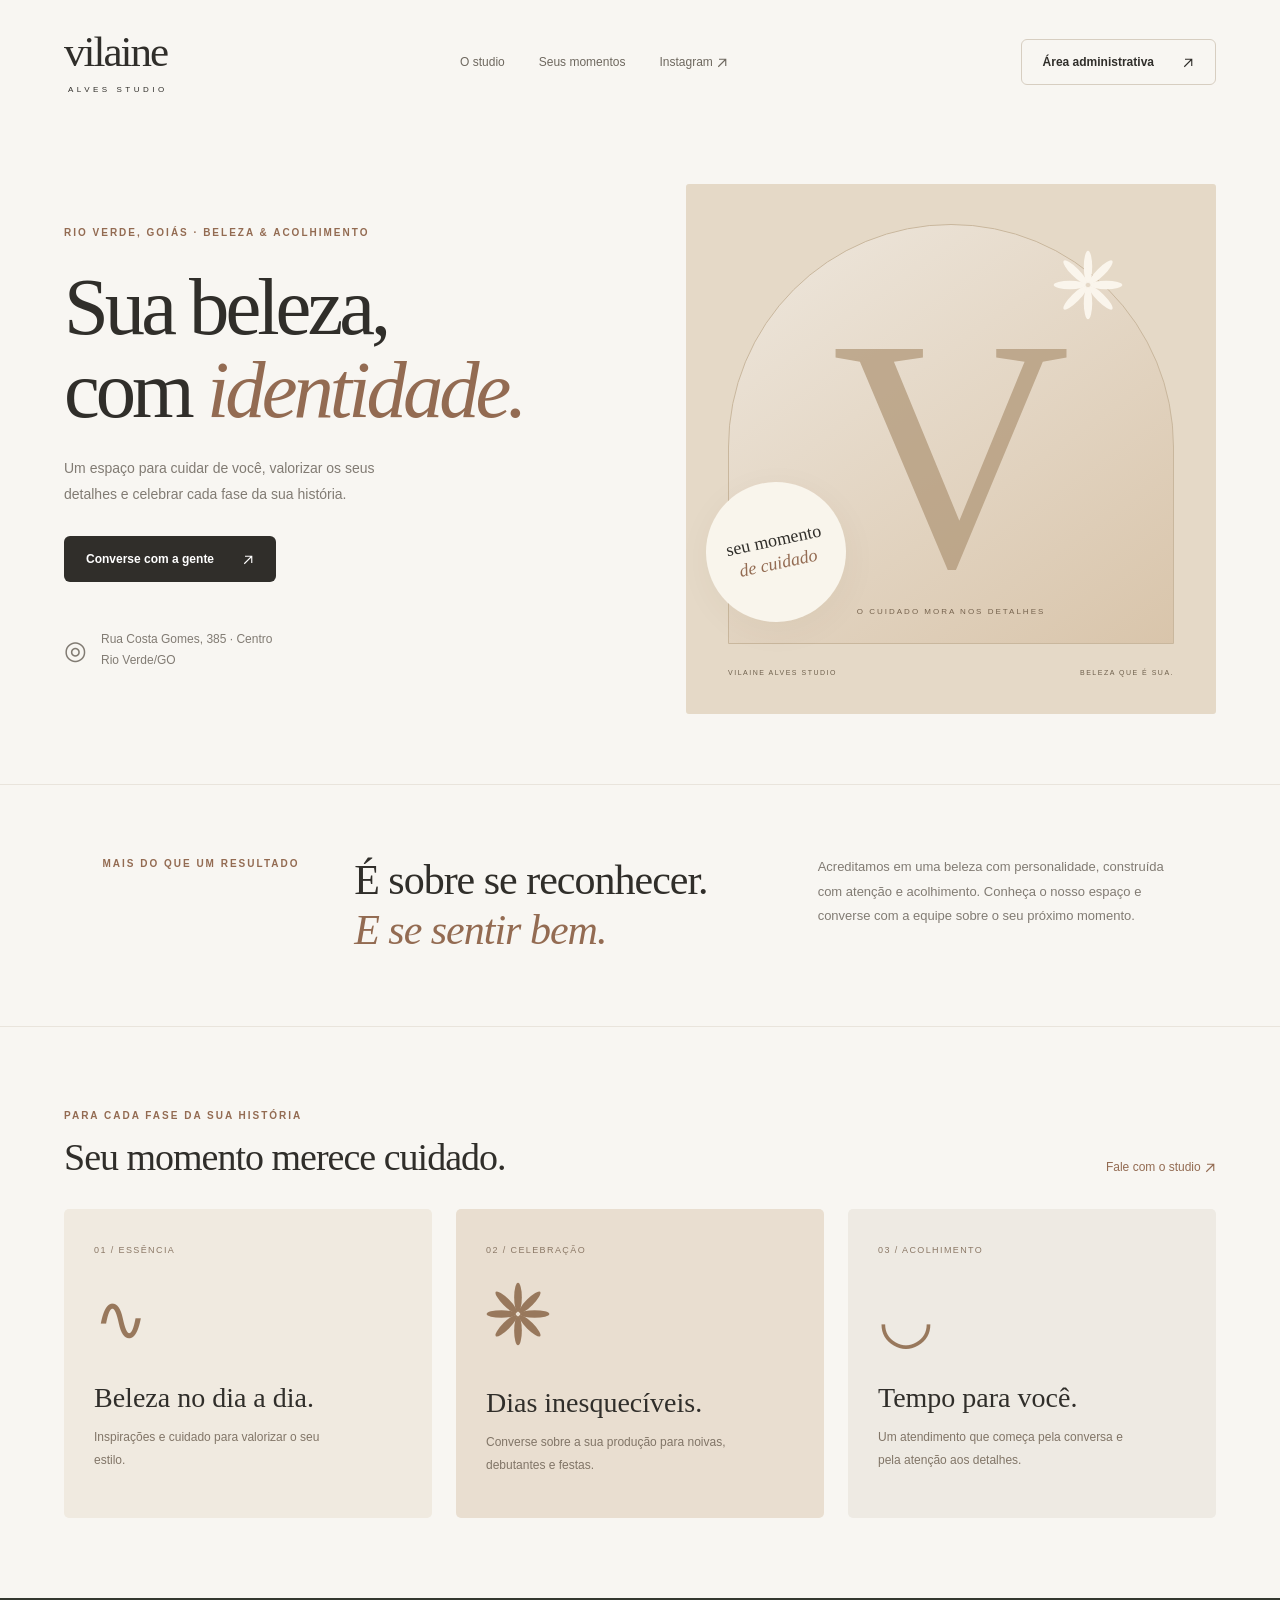
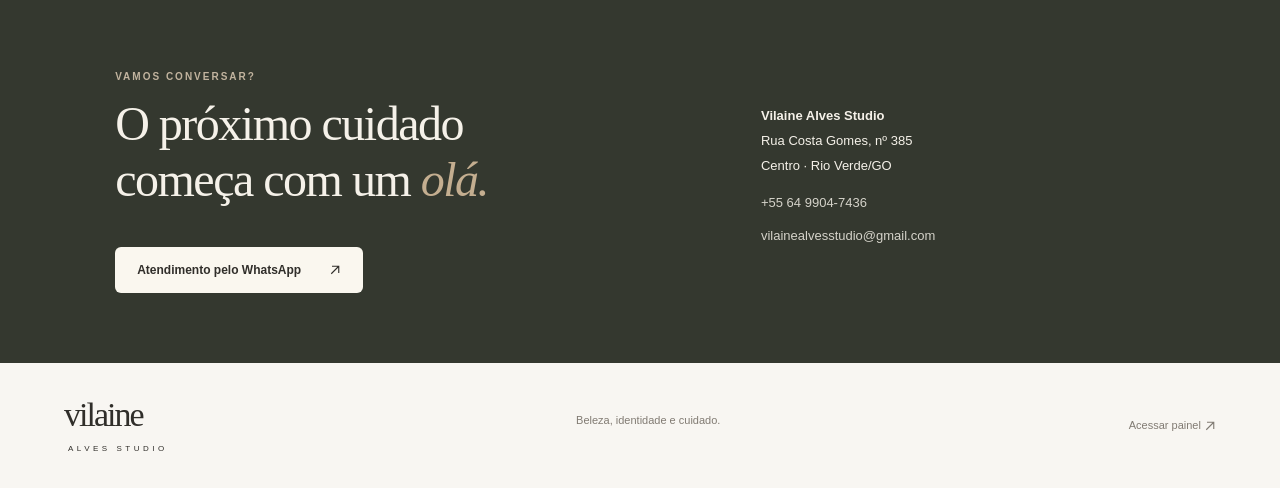
==== commit 5f7037df: "Publish redesigned studio website and administration interface" ====
--- a/index.html
+++ b/index.html
@@ -1,14 +1,7 @@
 <!doctype html>
-<html lang="pt-BR">
-<head><meta charset="utf-8"><meta name="viewport" content="width=device-width, initial-scale=1"><meta name="description" content="Estúdio de conteúdo Vilaine Alves Studio — acesso e operação pelo GitHub"><meta name="color-scheme" content="light"><title>Vilaine · Estúdio de conteúdo</title><link rel="stylesheet" href="styles.css"><script src="config.js" defer></script><script src="app.js" defer></script></head>
-<body><div class="app-shell">
-<aside class="sidebar"><a class="wordmark" href="./">vilaine<span>ALVES STUDIO</span></a><p class="nav-label">SEU ESTÚDIO</p><nav aria-label="Principal"><a class="nav-item selected" href="#inicio">◫ <span>Visão geral</span></a><a class="nav-item" data-link="issues" target="_blank" rel="noopener noreferrer">▧ <span>Publicações</span></a><a class="nav-item" data-link="actions" target="_blank" rel="noopener noreferrer">↗ <span>Atividade</span></a></nav><div class="sidebar-note"><span class="tiny-flower">✳</span><p>Uma boa história<br>começa com cuidado.</p></div><div class="account"><span class="avatar">↗</span><div><strong>Acesso pelo GitHub</strong><small>Permissões do repositório</small></div></div><a class="logout" data-link="repo" target="_blank" rel="noopener noreferrer">Abrir espaço da equipe ↗</a></aside>
-<main class="workspace" id="inicio"><header class="topbar"><span>ESTÚDIO DE CONTEÚDO</span><span id="today"></span></header>
-<div class="page-heading"><div><p class="eyebrow">PLANEJAR. INSPIRAR. CONECTAR.</p><h1>Suas próximas histórias<span>.</span></h1><p class="muted">Do cuidado no salão à presença no Instagram. Tudo começa aqui.</p></div><a class="primary" data-link="new" target="_blank" rel="noopener noreferrer">＋ Adicionar em Prontos</a></div>
-<section class="queue-card" aria-label="Central de publicação"><div class="section-heading"><div><p class="eyebrow">SUA CENTRAL DE PUBLICAÇÕES</p><h2>Publique e acompanhe.</h2></div></div><div class="resource-grid"><a class="resource" data-link="now" target="_blank" rel="noopener noreferrer"><div><strong>▶ Publicar agora</strong><p>Abra a solicitação no GitHub, informe o arquivo de Prontos e envie. Publica Feed/Reel e Stories; pula envios já confirmados do ciclo.</p></div></a><a class="resource" data-link="tracking" target="_blank" rel="noopener noreferrer"><div><strong>▧ Acompanhar publicações</strong><p>A planilha privada mostra os agendamentos, status, links e erros na aba Fila. A aba Logs registra os eventos.</p></div></a><a class="resource" data-link="calendar" target="_blank" rel="noopener noreferrer"><div><strong>◷ Programação semanal</strong><p>Consulte os quatro momentos diários no Plano de Divulgação, em horário de Brasília.</p></div></a><a class="resource" data-link="actions" target="_blank" rel="noopener noreferrer"><div><strong>↗ Execuções do agente</strong><p>Veja o acionamento pelo GitHub Actions e o resultado de cada execução.</p></div></a></div><p>Os dados privados abrem no Google ou GitHub com sua conta. Este portal não lê a fila nem publica diretamente pelo navegador.</p></section>
-<section class="hero-card"><div><span class="hero-tag">SEU ESPAÇO DE CRIAÇÃO</span><h2>Beleza para compartilhar.<br><em>Cuidado em cada etapa.</em></h2><p>Coloque os arquivos autorizados em Prontos. O agente prepara a legenda, publica nos horários definidos e organiza o resultado.</p><a class="primary light" data-link="workflow" target="_blank" rel="noopener noreferrer">Entrar com minha conta GitHub <span>↗</span></a></div><div class="hero-art" aria-hidden="true"><div class="arch arch-one"></div><div class="arch arch-two"></div><span>✳</span><p>vilaine<br><small>ALVES STUDIO</small></p></div></section>
-<section class="queue-card" aria-label="Biblioteca do Drive"><div class="section-heading"><div><p class="eyebrow">INSTAGRAM · @vilainealvesstudio2026</p><h2>Biblioteca de conteúdo</h2></div><span class="badge approved">Origem única: Prontos</span></div><p>Todo arquivo em Prontos está pronto para publicação. O histórico impede repetições mesmo se a movimentação estiver pendente.</p><div class="resource-grid"><a class="resource" href="https://drive.google.com/drive/folders/19-ItnXiDS-DgqZe47rSNHwF3B_D8nlHW" target="_blank" rel="noopener noreferrer"><div><strong>Prontos ↗</strong><p>Fotos e vídeos disponíveis para o agente.</p></div></a><a class="resource" href="https://drive.google.com/drive/folders/1RCqDKJtvh11l0R7SLI344NYgu5_RJyT5" target="_blank" rel="noopener noreferrer"><div><strong>Publicados ↗</strong><p>Destino após confirmação da publicação.</p></div></a><a class="resource" data-link="workflow" target="_blank" rel="noopener noreferrer"><div><strong>Sincronizar biblioteca ↗</strong><p>No GitHub, execute consultar-prontos. Não publica arquivos.</p></div></a><a class="resource" data-link="state" target="_blank" rel="noopener noreferrer"><div><strong>Consultar arquivos e status ↗</strong><p>Biblioteca protegida no campo library do estado privado.</p></div></a></div><p>Quatro momentos diários, conforme Plano de Divulgação: dois conteúdos permanentes e duas sequências de Stories. WhatsApp de teste: (61) 98105-2512. Nomes numéricos recebem legendas por análise visual local, sem chave de IA.</p></section>
-<section class="steps" aria-label="Fluxo de publicação"><article><span class="step-number">01</span><h3>Prepare uma história</h3><p>Envie o arquivo editado para Prontos. Nome em texto vira legenda; nome numérico exige análise visual.</p><a data-link="new" target="_blank" rel="noopener noreferrer">Abrir Prontos ↗</a></article><article><span class="step-number">02</span><h3>Publicação automática</h3><p>Estar em Prontos autoriza publicar. A programação vem da aba Plano de Divulgação, no horário de Brasília.</p><a data-link="workflow" target="_blank" rel="noopener noreferrer">Ver rotina automática ↗</a></article><article><span class="step-number">03</span><h3>Acompanhe o resultado</h3><p>Consulte a execução, os registros e as tarefas que precisam de atenção.</p><a data-link="actions" target="_blank" rel="noopener noreferrer">Ver atividade ↗</a></article></section>
-<section class="queue-card"><div class="section-heading"><div><p class="eyebrow">SEU CENTRO DE OPERAÇÕES</p><h2>Um lugar para cada detalhe.</h2></div><span class="badge approved">Acesso controlado pelo GitHub</span></div><div class="resource-grid"><a class="resource" data-link="issues" target="_blank" rel="noopener noreferrer"><span class="resource-icon">▧</span><div><strong>Conteúdos e rascunhos</strong><p>Veja as publicações preparadas pela equipe.</p></div><span>↗</span></a><a class="resource" data-link="workflow" target="_blank" rel="noopener noreferrer"><span class="resource-icon">▷</span><div><strong>Automação e execução</strong><p>Execute automatico, preparar-automatico ou consulte a integração.</p></div><span>↗</span></a><a class="resource" data-link="state" target="_blank" rel="noopener noreferrer"><span class="resource-icon">◷</span><div><strong>Fila protegida</strong><p>Consulte o estado persistente das tarefas.</p></div><span>↗</span></a><a class="resource" data-link="guide" target="_blank" rel="noopener noreferrer"><span class="resource-icon">☰</span><div><strong>Guia do estúdio</strong><p>Configuração, formatos e rotina de publicação.</p></div><span>↗</span></a></div></section>
-<aside class="access-banner"><span>◎</span><div><strong>Seu acesso acompanha sua conta GitHub.</strong><p>As operações abrem no GitHub e exigem permissão da equipe. Esta página não exibe a fila privada nem recebe senhas.</p></div></aside>
-<footer class="workspace-footer">VILAINE ALVES STUDIO <span>Feito para cuidar de cada detalhe.</span></footer></main></div></body></html>
+<html lang="pt-BR"><head><meta charset="utf-8"><meta name="viewport" content="width=device-width,initial-scale=1"><meta name="description" content="Vilaine Alves Studio — beleza, cuidado e acolhimento no Centro de Rio Verde, Goiás."><title>Vilaine Alves Studio · Beleza com identidade</title><link rel="stylesheet" href="styles.css"><script src="config.js" defer></script><script src="app.js" defer></script></head>
+<body class="public-site"><header class="site-header"><a class="brand" href="./" aria-label="Vilaine Alves Studio, início">vilaine<span>ALVES STUDIO</span></a><nav aria-label="Navegação principal"><a href="#studio">O studio</a><a href="#momentos">Seus momentos</a><a href="https://www.instagram.com/vilainealvesstudio2026/" target="_blank" rel="noopener">Instagram <svg class="icon-arrow" viewBox="0 0 16 16" aria-hidden="true"><path d="M3 13 13 3M4 3h9v9"/></svg></a></nav><a class="button button-outline" href="admin.html">Área administrativa <span><svg class="icon-arrow" viewBox="0 0 16 16" aria-hidden="true"><path d="M3 13 13 3M4 3h9v9"/></svg></span></a></header>
+<main><section class="landing-hero"><div class="hero-copy"><p class="eyebrow">RIO VERDE, GOIÁS · BELEZA & ACOLHIMENTO</p><h1>Sua beleza,<br>com <em>identidade.</em></h1><p>Um espaço para cuidar de você, valorizar os seus detalhes e celebrar cada fase da sua história.</p><a class="button button-dark" data-whatsapp href="https://wa.me/556499047436">Converse com a gente <span><svg class="icon-arrow" viewBox="0 0 16 16" aria-hidden="true"><path d="M3 13 13 3M4 3h9v9"/></svg></span></a><div class="hero-location"><span>◎</span><p>Rua Costa Gomes, 385 · Centro<br>Rio Verde/GO</p></div></div><div class="editorial-art" aria-label="Identidade visual do studio"><div class="art-arch"><span class="art-flower"><svg viewBox="0 0 100 100" aria-hidden="true"><ellipse cx="50" cy="24" rx="6" ry="23" transform="rotate(0 50 50)"/><ellipse cx="50" cy="24" rx="6" ry="23" transform="rotate(45 50 50)"/><ellipse cx="50" cy="24" rx="6" ry="23" transform="rotate(90 50 50)"/><ellipse cx="50" cy="24" rx="6" ry="23" transform="rotate(135 50 50)"/><ellipse cx="50" cy="24" rx="6" ry="23" transform="rotate(180 50 50)"/><ellipse cx="50" cy="24" rx="6" ry="23" transform="rotate(225 50 50)"/><ellipse cx="50" cy="24" rx="6" ry="23" transform="rotate(270 50 50)"/><ellipse cx="50" cy="24" rx="6" ry="23" transform="rotate(315 50 50)"/></svg></span><span class="art-letter">V</span><span class="art-label">O CUIDADO MORA NOS DETALHES</span></div><div class="art-caption"><span>VILAINE ALVES STUDIO</span><span>BELEZA QUE É SUA.</span></div><div class="art-stamp">seu momento<br><em>de cuidado</em></div></div></section>
+<section class="intro-section" id="studio"><p class="eyebrow">MAIS DO QUE UM RESULTADO</p><h2>É sobre se reconhecer.<br><em>E se sentir bem.</em></h2><p>Acreditamos em uma beleza com personalidade, construída com atenção e acolhimento. Conheça o nosso espaço e converse com a equipe sobre o seu próximo momento.</p></section>
+<section class="moments-section" id="momentos"><div class="section-title"><div><p class="eyebrow">PARA CADA FASE DA SUA HISTÓRIA</p><h2>Seu momento merece cuidado.</h2></div><a class="text-link" data-whatsapp href="https://wa.me/556499047436">Fale com o studio <svg class="icon-arrow" viewBox="0 0 16 16" aria-hidden="true"><path d="M3 13 13 3M4 3h9v9"/></svg></a></div><div class="moment-grid"><article><span>01 / ESSÊNCIA</span><div class="moment-icon">∿</div><h3>Beleza no dia a dia.</h3><p>Inspirações e cuidado para valorizar o seu estilo.</p></article><article><span>02 / CELEBRAÇÃO</span><div class="moment-icon"><svg viewBox="0 0 100 100" aria-hidden="true"><ellipse cx="50" cy="24" rx="6" ry="23" transform="rotate(0 50 50)"/><ellipse cx="50" cy="24" rx="6" ry="23" transform="rotate(45 50 50)"/><ellipse cx="50" cy="24" rx="6" ry="23" transform="rotate(90 50 50)"/><ellipse cx="50" cy="24" rx="6" ry="23" transform="rotate(135 50 50)"/><ellipse cx="50" cy="24" rx="6" ry="23" transform="rotate(180 50 50)"/><ellipse cx="50" cy="24" rx="6" ry="23" transform="rotate(225 50 50)"/><ellipse cx="50" cy="24" rx="6" ry="23" transform="rotate(270 50 50)"/><ellipse cx="50" cy="24" rx="6" ry="23" transform="rotate(315 50 50)"/></svg></div><h3>Dias inesquecíveis.</h3><p>Converse sobre a sua produção para noivas, debutantes e festas.</p></article><article><span>03 / ACOLHIMENTO</span><div class="moment-icon">◡</div><h3>Tempo para você.</h3><p>Um atendimento que começa pela conversa e pela atenção aos detalhes.</p></article></div></section>
+<section class="contact-section"><div><p class="eyebrow">VAMOS CONVERSAR?</p><h2>O próximo cuidado<br>começa com um <em>olá.</em></h2><a class="button button-light" data-whatsapp href="https://wa.me/556499047436">Atendimento pelo WhatsApp <svg class="icon-arrow" viewBox="0 0 16 16" aria-hidden="true"><path d="M3 13 13 3M4 3h9v9"/></svg></a></div><address><strong>Vilaine Alves Studio</strong><p>Rua Costa Gomes, nº 385<br>Centro · Rio Verde/GO</p><a data-phone href="tel:+556499047436">+55 64 9904-7436</a><a data-email href="mailto:vilainealvesstudio@gmail.com">vilainealvesstudio@gmail.com</a></address></section></main><footer class="site-footer"><a class="brand" href="./">vilaine<span>ALVES STUDIO</span></a><p>Beleza, identidade e cuidado.</p><a href="admin.html">Acessar painel <svg class="icon-arrow" viewBox="0 0 16 16" aria-hidden="true"><path d="M3 13 13 3M4 3h9v9"/></svg></a></footer></body></html>
--- a/styles.css
+++ b/styles.css
@@ -1,7 +1,4 @@
+:root{--paper:#f8f6f2;--white:#fff;--ink:#302e2a;--muted:#817b73;--line:#e9e4dc;--accent:#936b52;--sand:#e8dfd2;--green:#4d6955;font-family:'DM Sans',Arial,sans-serif;color:var(--ink);background:var(--paper);font-synthesis:none}*{box-sizing:border-box}body{margin:0}a{color:inherit;text-decoration:none}button,input,select,textarea{font:inherit}button{cursor:pointer}button:disabled{opacity:.5;cursor:not-allowed}[hidden]{display:none!important}h1,h2,h3,p{margin-top:0}h1,h2,h3{font-family:Georgia,'Times New Roman',serif;font-weight:400}button,a,input,select,textarea{-webkit-tap-highlight-color:transparent}button:focus-visible,a:focus-visible{outline:3px solid #b28c70;outline-offset:4px}em{font-weight:400;color:var(--accent)}.brand{display:inline-flex;flex-direction:column;font:48px/1 Georgia,serif;letter-spacing:-2px}.brand span{font:8px 'DM Sans',sans-serif;letter-spacing:3.5px;margin-top:12px;margin-left:4px}.eyebrow{font:600 10px/1.8 'DM Sans',sans-serif;letter-spacing:2px;color:var(--accent)}.muted{font-size:13px;line-height:1.8;color:var(--muted)}.button{display:inline-flex;justify-content:center;align-items:center;gap:28px;min-height:45px;padding:13px 21px;border-radius:6px;border:1px solid transparent;font-size:12px;font-weight:600;line-height:1.5;transition:background .18s,transform .18s}.button:hover{transform:translateY(-1px)}.button-dark{background:var(--ink);color:#fff}.button-dark:hover{background:#4b443c}.button-outline{background:transparent;border-color:#d7cec1;color:var(--ink)}.button-light{background:#faf7ef;color:var(--ink)}.text-link{background:none;border:0;padding:0;color:var(--accent);font-size:12px;font-weight:500;line-height:1.8}.full{width:100%}.site-header{max-width:1350px;margin:auto;padding:30px 5%;display:flex;align-items:center;justify-content:space-between;gap:25px}.site-header nav{display:flex;gap:34px;font-size:12px;color:#6e685f}.site-header .brand{font-size:43px}.landing-hero{max-width:1350px;margin:20px auto 0;padding:40px 5% 70px;display:grid;grid-template-columns:1fr 1fr;gap:8%;align-items:center}.hero-copy h1{font-size:clamp(60px,6.3vw,94px);letter-spacing:-4px;line-height:1.02;margin:24px 0}.hero-copy>p:not(.eyebrow){max-width:355px;font-size:14px;line-height:1.9;color:var(--muted);margin-bottom:28px}.hero-location{margin-top:45px;display:flex;align-items:center;gap:14px;color:var(--muted);font-size:12px;line-height:1.8}.hero-location p{margin:0}.hero-location>span{font-size:26px}.editorial-art{height:530px;background:#e5d9c7;padding:40px 42px 25px;position:relative;overflow:hidden;border-radius:3px}.art-arch{height:420px;border:1px solid #c9b79d;border-radius:230px 230px 0 0;position:relative;text-align:center;background:linear-gradient(145deg,#eee7dd,#d9c5ab)}.art-letter{display:block;font:330px/.95 Georgia,serif;color:#b2997a;margin-top:72px;opacity:.75}.art-flower{position:absolute;top:25px;right:50px;font-size:70px;color:#faf5ec}.art-label{position:absolute;bottom:27px;left:0;right:0;font-size:8px;letter-spacing:2px;color:#76634e}.art-caption{display:flex;justify-content:space-between;margin-top:25px;font-size:7px;letter-spacing:1.5px;color:#6e604c}.art-stamp{position:absolute;left:20px;bottom:92px;width:140px;height:140px;background:#f9f5ec;border-radius:50%;display:flex;justify-content:center;align-items:center;flex-direction:column;font:18px/1.3 Georgia,serif;transform:rotate(-12deg);box-shadow:0 8px 35px #59411f0c}.intro-section{border-top:1px solid var(--line);border-bottom:1px solid var(--line);padding:70px 8%;display:grid;grid-template-columns:1fr 2fr 1.7fr;gap:40px;align-items:start}.intro-section h2{font-size:42px;letter-spacing:-1px;line-height:1.2;margin:0}.intro-section>p:last-child{font-size:13px;line-height:1.9;color:var(--muted)}.moments-section{max-width:1350px;margin:auto;padding:80px 5%}.section-title{display:flex;justify-content:space-between;gap:20px;align-items:end;margin-bottom:30px}.section-title h2{font-size:38px;margin:0;letter-spacing:-1px}.moment-grid{display:grid;grid-template-columns:repeat(3,1fr);gap:24px}.moment-grid article{padding:30px;background:#f0eae0;min-height:290px;border-radius:5px}.moment-grid article:nth-child(2){background:#e9ded0}.moment-grid article:nth-child(3){background:#eeeae3}.moment-grid article>span{font-size:9px;letter-spacing:1.4px;color:#8b7866}.moment-icon{font:64px Georgia,serif;padding:25px 0;color:#98785c}.moment-grid h3{font-size:28px;margin-bottom:12px}.moment-grid p{max-width:250px;font-size:12px;line-height:1.9;color:#817567}.contact-section{background:#34382f;color:#f5f1e9;padding:70px 9%;display:grid;grid-template-columns:1.5fr 1fr;gap:40px}.contact-section .eyebrow{color:#c2b49f}.contact-section h2{font-size:48px;letter-spacing:-1.5px;line-height:1.15}.contact-section em{color:#c4ae90}.contact-section address{font-style:normal;align-self:center;font-size:13px;line-height:1.9}.contact-section address>a{display:block;margin:8px 0;color:#d5d3ca}.site-footer{padding:35px 5%;display:flex;justify-content:space-between;align-items:center;gap:20px}.site-footer .brand{font-size:34px}.site-footer p,.site-footer>a:last-child{font-size:11px;color:var(--muted)}label{display:block;font-size:12px;font-weight:600;margin:22px 0 9px}input,select,textarea{width:100%;border:1px solid var(--line);border-radius:6px;padding:12px;background:#fff;color:var(--ink);font-size:13px;outline:0}input:focus,select:focus,textarea:focus{border-color:var(--accent);box-shadow:0 0 0 3px #936b5210}textarea{resize:vertical}.form-message{font-size:12px;line-height:1.8;margin:15px 0 0;color:var(--green)}.form-message.error{color:#a34436}.notice{background:#f1ebe0;border:1px solid #e2d7c6;padding:16px 20px;border-radius:6px;font-size:12px;line-height:1.8;margin-bottom:22px}.notice p{margin:6px 0}.login-screen{display:grid;grid-template-columns:1fr 1fr;min-height:100vh}.login-brand{background:#e9dfd0;padding:50px 13%;display:flex;flex-direction:column;justify-content:space-between;gap:40px;position:relative;overflow:hidden}.login-brand:after{content:'';position:absolute;width:400px;height:580px;right:-250px;bottom:-200px;border:1px solid #cdbca4;border-radius:240px 240px 0 0;transform:rotate(20deg);pointer-events:none}.login-brand h1{font-size:clamp(48px,5vw,78px);line-height:1.05;letter-spacing:-2.5px}.login-brand div>p:last-child{max-width:280px;font-size:13px;line-height:1.9;color:var(--muted)}.login-brand>span{font-size:8px;letter-spacing:2px}.login-main{padding:45px 8%;display:flex;flex-direction:column;min-height:100vh}.back-link{align-self:end}.login-form{max-width:360px;width:100%;margin:auto}.small-icon{font-size:43px;color:var(--accent);display:block;margin-bottom:35px}.login-form h2{font-size:46px;letter-spacing:-1.6px;margin-bottom:15px}.login-form .full{margin-top:25px;justify-content:space-between}.login-footnote{font-size:10px;color:var(--muted);text-align:center}.admin-shell{display:grid;grid-template-columns:238px minmax(0,1fr);min-height:100vh}.admin-sidebar{background:#f1ede5;padding:42px 25px 25px;border-right:1px solid var(--line);position:sticky;top:0;height:100vh;display:flex;flex-direction:column}.admin-sidebar .brand{margin:0 18px 50px}.nav-caption{font-size:8px;letter-spacing:2px;color:#9a9184;padding-left:18px}.admin-sidebar nav{display:flex;flex-direction:column;gap:8px}.nav-button{display:flex;gap:15px;align-items:center;padding:13px 17px;border:0;background:transparent;text-align:left;border-radius:6px;color:#887f72;font-size:20px}.nav-button span{font-size:12px}.nav-button.active{color:#584333;background:#e7dece}.sidebar-bottom{margin-top:auto;padding-top:30px}.sidebar-bottom>a{font-size:10px;color:var(--muted);word-break:break-word}.sidebar-account{display:flex;gap:10px;align-items:center;border-top:1px solid #e1dbd0;margin-top:24px;padding-top:25px}.avatar{width:34px;height:34px;border-radius:50%;display:grid;place-items:center;background:#ddd1be;color:#705d45;font-size:10px}.sidebar-account strong{font-size:10px;display:block}.sidebar-account small{font-size:9px;color:var(--muted);display:block;margin-top:6px}.sidebar-bottom button{margin:24px 0 0 45px;font-size:10px}.admin-main{padding:0 5%;min-width:0}.admin-topbar{height:85px;border-bottom:1px solid var(--line);display:flex;justify-content:space-between;align-items:center;font-size:8px;letter-spacing:1.7px;color:var(--muted);gap:15px}.admin-topbar>div{display:flex;gap:25px;align-items:center}.admin-topbar a{font-size:11px;letter-spacing:0}.page-heading{display:flex;justify-content:space-between;align-items:center;gap:25px;padding:37px 0 26px}.page-heading h1{font-size:48px;letter-spacing:-1.7px;margin:6px 0 12px}.page-heading h1 span{color:var(--accent)}.page-heading p{margin-bottom:0}.stats-grid{display:grid;grid-template-columns:repeat(3,1fr);gap:18px}.stats-grid article{background:#fff;border:1px solid var(--line);border-radius:8px;padding:24px}.stats-grid article>span{font-size:11px;color:#81796d}.stats-grid strong{display:block;font:42px Georgia,serif;margin:14px 0 13px}.stats-grid small{font-size:9px;color:#a0988d}.dashboard-banner{margin:26px 0;background:#e9dfd0;padding:32px 38px;border-radius:8px;display:flex;align-items:center;justify-content:space-between;overflow:hidden}.dashboard-banner h2{font-size:38px;line-height:1.1;margin-bottom:16px;letter-spacing:-1px}.dashboard-banner p:not(.eyebrow){font-size:12px;color:#8b7c69;max-width:320px;line-height:1.8}.dashboard-banner>span{font-size:170px;color:#b99f7c;line-height:1;padding-right:50px}.panel{background:#fff;border:1px solid var(--line);padding:27px;border-radius:8px;margin-bottom:24px}.panel h2{font-size:25px;letter-spacing:-.5px;margin-bottom:15px}.panel-heading{display:flex;justify-content:space-between;gap:20px;align-items:center;margin-bottom:15px}.panel-heading h2,.panel-heading p{margin-bottom:0}.panel-heading .eyebrow{margin-bottom:7px}.publication-item{display:flex;align-items:center;gap:18px;padding:18px 0;border-bottom:1px solid var(--line)}.publication-item:last-child{border:0}.publication-icon{width:44px;height:44px;border-radius:5px;background:#f2ece3;display:grid;place-items:center;color:#8e7254}.publication-item>div:nth-child(2){min-width:0;flex:1}.publication-item strong{font-size:12px;font-weight:500;display:block;overflow-wrap:anywhere}.publication-item small{font-size:10px;color:var(--muted);display:block;margin-top:5px}.badge{padding:6px 9px;border-radius:20px;background:#f1ece4;font-size:9px;white-space:nowrap;color:#8a7966}.badge.published{background:#eaf0e8;color:#55704e}.badge.error{background:#fbede9;color:#a65443}.empty-state{padding:28px 0;color:var(--muted);font-size:12px}.upload-drop{margin:0;min-height:190px;background:#fcfaf6;border:1px dashed #d4c8b7;border-radius:7px;display:flex;align-items:center;justify-content:center;flex-direction:column;gap:12px;cursor:pointer;position:relative;text-align:center;padding:20px}.upload-drop>span{font-size:34px;font-weight:400;color:var(--accent)}.upload-drop strong{font-size:14px;font-weight:500}.upload-drop small{font-size:10px;color:var(--muted);font-weight:400}.upload-drop input{position:absolute;inset:0;opacity:0;cursor:pointer}.action-bar{display:flex;justify-content:space-between;align-items:center;gap:20px;margin-top:20px}.action-bar p{margin:0}.photo-grid{display:grid;grid-template-columns:repeat(auto-fill,minmax(130px,1fr));gap:14px;margin-top:20px}.photo-card{border:1px solid var(--line);border-radius:6px;overflow:hidden;position:relative;background:#fff;margin:0;cursor:pointer}.photo-card img{width:100%;aspect-ratio:1;object-fit:cover;display:block;background:#f4f0e8}.photo-card .photo-caption{font-size:10px;padding:10px;overflow-wrap:anywhere}.photo-card input{position:absolute;width:18px;height:18px;top:10px;left:10px;margin:0;accent-color:var(--accent)}.photo-card small{display:block;color:var(--muted);font-size:9px;padding-top:5px}.publish-controls{display:grid;grid-template-columns:230px 1fr;gap:22px;margin-top:15px}.table-scroll{overflow:auto}table{width:100%;border-collapse:collapse;text-align:left;font-size:11px}th{font-size:9px;font-weight:500;color:#9b9081;white-space:nowrap;padding:14px 12px;border-bottom:1px solid var(--line)}td{padding:18px 12px;border-bottom:1px solid var(--line);line-height:1.7;vertical-align:top}td:first-child{min-width:200px;max-width:300px;overflow-wrap:anywhere}td small{display:block;font-size:9px;color:var(--muted)}.table-panel{padding:12px 14px 22px}.table-panel>p{padding:15px 12px 0;margin:0;font-size:10px}.settings-grid{display:grid;grid-template-columns:1fr 1fr;gap:22px}.settings-grid .panel{padding:28px}.settings-grid button{margin-top:22px}.settings-grid label{margin-top:20px}.admin-footer{display:flex;justify-content:space-between;padding:24px 0 30px;font-size:8px;letter-spacing:1.5px;color:#a49b8e}.admin-footer span{letter-spacing:0}dialog{border:1px solid var(--line);border-radius:12px;max-width:500px;width:calc(100% - 30px);padding:0;color:var(--ink);box-shadow:0 30px 100px #0002}dialog::backdrop{background:#302e2a77}.dialog-content{padding:32px}.dialog-content h2{font-size:36px}.dialog-content>p:not(.eyebrow){font-size:13px;line-height:1.8}.dialog-actions{display:flex;gap:12px;justify-content:end;margin-top:25px}
+@media(min-width:1500px){.admin-main{padding:0 7%}}@media(max-width:1050px){.site-header nav{gap:18px}.intro-section{grid-template-columns:1fr 2fr}.intro-section>p:last-child{grid-column:2}.editorial-art{height:470px;padding:30px}.art-arch{height:370px}.art-letter{font-size:280px}.art-stamp{width:115px;height:115px;font-size:16px}.admin-shell{grid-template-columns:200px minmax(0,1fr)}.admin-sidebar{padding:35px 16px}.admin-sidebar .brand{font-size:41px}.admin-main{padding:0 4%}.stats-grid article{padding:18px}.dashboard-banner>span{font-size:120px;padding-right:0}.settings-grid{grid-template-columns:1fr}.publish-controls{grid-template-columns:1fr}}@media(max-width:700px){.site-header{padding:22px 6%;gap:15px}.site-header .brand{font-size:35px}.site-header nav{display:none}.site-header .button{font-size:10px;padding:10px;gap:8px}.landing-hero{grid-template-columns:1fr;padding:35px 6% 45px;gap:40px}.hero-copy h1{font-size:66px;letter-spacing:-3px}.hero-copy>p:not(.eyebrow){font-size:13px}.hero-location{margin-top:28px}.editorial-art{height:410px;padding:25px 35px}.art-arch{height:320px}.art-letter{font-size:235px;margin-top:50px}.art-flower{font-size:55px}.art-stamp{bottom:70px}.intro-section{padding:40px 6%;display:block}.intro-section h2{font-size:35px;margin:20px 0}.moments-section{padding:45px 6%}.section-title{display:block}.section-title h2{font-size:32px;margin-bottom:18px}.moment-grid{grid-template-columns:1fr}.moment-grid article{min-height:240px}.moment-icon{font-size:50px;padding:15px 0}.contact-section{padding:45px 6%;grid-template-columns:1fr}.contact-section h2{font-size:39px}.site-footer{padding:25px 6%;flex-wrap:wrap}.site-footer p{display:none}.login-screen{grid-template-columns:1fr}.login-brand{padding:25px 7%;min-height:150px;gap:0}.login-brand .brand{font-size:38px}.login-brand div{display:none}.login-brand>span{margin-top:30px;font-size:7px}.login-main{padding:25px 7%;min-height:calc(100vh - 150px)}.login-form{margin:40px auto}.login-form h2{font-size:40px}.small-icon{font-size:30px;margin-bottom:22px}.admin-shell{display:block}.admin-sidebar{position:relative;height:auto;min-height:0;padding:20px 5% 10px;border-right:0;border-bottom:1px solid var(--line);display:block}.admin-sidebar .brand{font-size:33px;margin:0 0 20px}.admin-sidebar .brand span{font-size:6px;margin-top:8px}.nav-caption,.sidebar-bottom{display:none}.admin-sidebar nav{display:grid;grid-template-columns:repeat(4,1fr);gap:3px}.nav-button{justify-content:center;gap:5px;flex-direction:column;padding:9px 3px;font-size:17px}.nav-button span{font-size:9px}.admin-main{padding:0 5%}.admin-topbar{height:60px;letter-spacing:.8px;font-size:7px}.admin-topbar>div{gap:12px}#today{display:none}.page-heading{padding:27px 0 22px;gap:15px;align-items:start}.page-heading h1{font-size:38px}.page-heading .button{padding:10px 12px;font-size:10px;gap:8px}.page-heading .muted{font-size:11px}.stats-grid{gap:8px}.stats-grid article{padding:15px 10px}.stats-grid article>span{font-size:9px;line-height:1.5;display:block;min-height:28px}.stats-grid strong{font-size:32px;margin:10px 0}.stats-grid small{font-size:8px;line-height:1.5;display:block}.dashboard-banner{padding:26px}.dashboard-banner h2{font-size:31px}.dashboard-banner>span{font-size:70px;align-self:start;margin-top:25px}.dashboard-banner p:not(.eyebrow){font-size:11px;max-width:220px}.dashboard-banner .button{font-size:10px;padding:10px 13px}.panel{padding:20px}.panel h2{font-size:23px}.panel-heading{align-items:start}.panel-heading .text-link{font-size:10px;white-space:nowrap}.publication-item{gap:10px}.publication-icon{width:32px;height:36px;flex-shrink:0}.publication-item strong{font-size:11px}.publication-item small{font-size:9px}.badge{font-size:8px}.action-bar{align-items:stretch;flex-direction:column}.photo-grid{grid-template-columns:repeat(2,1fr)}.settings-grid{gap:0}.settings-grid .panel{padding:20px}.dialog-content{padding:24px}.dialog-actions{flex-direction:column-reverse}.dialog-actions .button{width:100%}.admin-footer{font-size:7px;letter-spacing:.8px}.admin-footer span{font-size:7px}#global-message{margin-top:20px}}
 
-:root{--ink:#302e2a;--muted:#817b73;--paper:#f7f5f0;--line:#e6e1d8;--accent:#975a43;--accent-dark:#7d4937;--cream:#ece4d7;--white:#fff;--green:#496951;font-family:Arial,Helvetica,sans-serif;color:var(--ink);background:var(--paper);font-synthesis:none}*{box-sizing:border-box}body{margin:0}button,input,select,textarea{font:inherit}button,a,input,select,textarea{-webkit-tap-highlight-color:transparent}button{cursor:pointer}button:disabled{cursor:wait;opacity:.6}[hidden]{display:none!important}a{color:inherit}h1,h2,h3,p{margin-top:0}h1,h2,h3{font-family:Georgia,'Times New Roman',serif;font-weight:400}button:focus-visible,a:focus-visible{outline:3px solid #b77d5d;outline-offset:4px}.eyebrow{font-size:10px;font-weight:600;letter-spacing:2px;line-height:1.7;color:var(--accent)}.muted{color:var(--muted);font-size:14px;line-height:1.7}.wordmark{display:inline-block;text-decoration:none;font-family:Georgia,serif;font-size:43px;letter-spacing:-2px;line-height:1}.wordmark span{display:block;margin-top:12px;font:8px Arial,sans-serif;letter-spacing:3px}.primary,.secondary{border-radius:5px;padding:13px 20px;font-size:12px;line-height:1.4;font-weight:600;display:inline-flex;align-items:center;justify-content:center;gap:20px}.primary{color:#fff;background:var(--accent);border:1px solid var(--accent)}.primary:hover{background:var(--accent-dark)}.secondary{background:transparent;border:1px solid var(--line);color:var(--ink)}.secondary:hover{background:var(--cream)}.text-button{background:none;border:0;color:var(--accent);font-size:12px;padding:8px}.wide{width:100%;justify-content:space-between}.login-shell{min-height:100vh;display:grid;grid-template-columns:1fr 1fr}.brand-panel{background:#e9dfcf;position:relative;overflow:hidden;padding:55px 12%;display:flex;flex-direction:column;justify-content:space-between;min-height:100vh}.brand-panel:after{content:'';position:absolute;width:340px;height:540px;border:1px solid #d7c7b0;border-radius:180px 180px 0 0;transform:rotate(30deg);right:-150px;bottom:-200px;pointer-events:none}.brand-panel h1{font-size:clamp(42px,4.8vw,74px);letter-spacing:-2.5px;line-height:1.12;margin:22px 0}.brand-panel em{font-weight:400;color:var(--accent)}.brand-copy{font-size:13px;line-height:1.9;max-width:290px;color:#756c5f}.brand-footer{font-size:8px;letter-spacing:2px;color:#817565}.login-panel{padding:65px;display:flex;align-items:center;justify-content:center;flex-direction:column}.login-card{width:100%;max-width:360px;margin:auto}.login-card h2{font-size:42px;letter-spacing:-1px;line-height:1.12;margin-bottom:18px}.login-card .muted{margin-bottom:30px}label{display:block;font-size:12px;font-weight:600;margin:18px 0 8px}input,select,textarea{width:100%;padding:12px;border:1px solid var(--line);border-radius:4px;color:var(--ink);background:#fff;outline:none;font-size:13px}input:focus,select:focus,textarea:focus{border-color:var(--accent);box-shadow:0 0 0 2px #975a4315}textarea{resize:vertical;line-height:1.6}.password-wrap{position:relative}.password-wrap input{padding-right:75px}.password-wrap button{position:absolute;right:4px;top:5px}.login-form{margin-top:20px}#login-form .primary{margin-top:24px}.access-note{font-size:11px;line-height:1.9;color:var(--muted);padding-top:20px;border-top:1px solid var(--line);margin-top:12px}.login-panel>small{font-size:8px;letter-spacing:1.5px;color:var(--muted);margin-top:35px}.form-error{color:#9b342c;font-size:12px;line-height:1.7;min-height:20px;margin:12px 0}.app-shell{display:flex;min-height:100vh}.sidebar{width:235px;flex-shrink:0;border-right:1px solid var(--line);background:#f0ece3;display:flex;flex-direction:column;padding:38px 26px;position:fixed;height:100vh}.sidebar .wordmark{font-size:38px;margin:0 10px 45px}.nav-label{font-size:8px;letter-spacing:1.7px;color:var(--muted);margin:0 10px 15px}.nav-item{width:100%;text-align:left;border:0;background:none;display:flex;align-items:center;gap:13px;font-size:18px;padding:13px 12px;color:#7a7267;border-radius:5px;margin:4px 0}.nav-item span{font-size:12px}.nav-item.selected{background:#e6dacc;color:#834a34}.sidebar-note{margin:auto 10px 32px;padding-top:40px;color:#8e7962}.tiny-flower{font-size:35px}.sidebar-note p{font-family:Georgia,serif;font-style:italic;font-size:16px;line-height:1.6;margin:12px 0}.account{border-top:1px solid #ded7ca;display:flex;align-items:center;gap:9px;padding-top:24px}.avatar{background:#ddcbb8;border-radius:50%;width:32px;height:32px;display:grid;place-items:center;font-family:Georgia,serif}.account strong{font-size:10px}.account small{display:block;font-size:9px;color:var(--muted);max-width:140px;overflow:hidden;text-overflow:ellipsis;margin-top:5px}.logout{border:0;background:none;text-align:left;font-size:11px;color:var(--muted);margin-top:18px}.workspace{margin-left:235px;width:calc(100% - 235px);padding:0 45px}.topbar{height:84px;display:flex;justify-content:space-between;align-items:center;border-bottom:1px solid var(--line);font-size:9px;letter-spacing:1.3px;color:var(--muted)}.page-heading{display:flex;justify-content:space-between;align-items:center;gap:20px;margin:42px 0 30px}.page-heading h1{font-size:35px;letter-spacing:-1.1px;margin:10px 0}.page-heading h1 span{color:var(--accent)}.page-heading .muted{font-size:12px;margin:0}.stats{display:grid;grid-template-columns:repeat(4,1fr);gap:16px;margin-bottom:30px}.stats article{background:#fff;border:1px solid var(--line);border-radius:6px;padding:22px 20px}.stats article>span{font-size:8px;letter-spacing:1px;color:var(--muted)}.stats strong{display:block;font-family:Georgia,serif;font-size:36px;font-weight:400;margin:12px 0}.stats small{font-size:10px;color:var(--muted)}.stats article:last-child strong{color:var(--accent)}.queue-card{background:#fff;border:1px solid var(--line);border-radius:6px;overflow:hidden}.section-heading{display:flex;align-items:center;justify-content:space-between;padding:24px 25px 18px}.section-heading h2{font-size:21px;margin-bottom:5px}.section-heading p{font-size:10px;margin:0}.filters{border-top:1px solid var(--line);display:flex;align-items:center;gap:10px;padding:14px 25px}.filters input{max-width:260px;font-size:11px;background:#fcfbf8}.filters select{max-width:180px;font-size:11px}.filters .text-button{margin-left:auto}.table-scroll{overflow:auto}table{width:100%;border-collapse:collapse;text-align:left}th{font-size:8px;font-weight:500;letter-spacing:1px;text-transform:uppercase;background:#faf9f5;color:var(--muted);padding:14px 25px;border-block:1px solid var(--line)}td{font-size:11px;padding:18px 25px;border-bottom:1px solid #efede7;vertical-align:middle}.media-cell{display:flex;gap:12px;align-items:center;max-width:350px}.media-icon{background:#efe7dc;width:40px;height:45px;border-radius:4px;display:grid;place-items:center;font-size:18px;flex-shrink:0;color:var(--accent)}.media-cell strong{font-weight:500;font-size:12px;display:block;max-width:260px;white-space:nowrap;text-overflow:ellipsis;overflow:hidden}.media-cell small{display:block;color:var(--muted);font-size:9px;margin-top:7px}.date-cell small{display:block;color:var(--muted);font-size:10px;margin-top:6px}.badge{display:inline-block;border-radius:20px;padding:6px 9px;white-space:nowrap;font-size:9px;background:#f0ede8;color:#746b5e}.badge.approved{background:#e7eee5;color:#4d6746}.badge.published{background:#e9edf0;color:#516879}.badge.attention{background:#f8e9df;color:#9a5a34}.row-actions{display:flex;gap:5px;flex-wrap:wrap}.row-actions button{border:1px solid var(--line);border-radius:3px;background:white;font-size:10px;padding:6px;color:var(--accent)}.table-footer{font-size:9px;color:var(--muted);padding:16px 25px;background:#fdfcf9}.empty{text-align:center;padding:50px 20px}.empty>span{font-size:40px;color:#c3aa8e}.empty h3{font-size:25px;margin:15px 0 10px}.empty p{font-size:12px;color:var(--muted)}.workspace-footer{display:flex;justify-content:space-between;margin:30px 0;font-size:8px;letter-spacing:1px;color:#a09a91}.workspace-footer span{letter-spacing:0;font-family:Georgia,serif;font-style:italic;font-size:11px}.notice{padding:14px 18px;border:1px solid #d9cbb7;background:#f2eadd;font-size:12px;line-height:1.6;border-radius:4px;margin-top:20px}.connection-card{max-width:650px;background:#fff;border:1px solid var(--line);padding:35px;border-radius:6px;line-height:1.7}.integration-icon{color:var(--accent);font-size:50px}.connection-card h2{font-size:26px}.event-row{padding:20px 25px;border-bottom:1px solid var(--line);font-size:12px}.event-row small{display:block;color:var(--muted);margin-top:8px;line-height:1.8}dialog{width:650px;max-width:calc(100% - 32px);border:1px solid var(--line);border-radius:8px;padding:28px;background:var(--paper);color:var(--ink);max-height:90vh;overflow:auto}dialog::backdrop{background:#30271f70;backdrop-filter:blur(3px)}.dialog-heading{display:flex;justify-content:space-between}.dialog-heading h2{font-size:29px;margin-bottom:5px}.dialog-heading .eyebrow{margin-bottom:8px}.icon-button{border:0;background:none;font-size:28px;color:var(--muted);height:35px}.form-grid{display:grid;grid-template-columns:1fr 1fr;gap:0 16px}.span-2{grid-column:span 2}.form-grid small{color:var(--muted);font-size:10px;line-height:1.8;display:block;margin-top:5px}.dialog-footer{display:flex;justify-content:space-between;align-items:center;gap:15px;margin-top:20px;border-top:1px solid var(--line);padding-top:20px}.dialog-footer span{font-size:10px;color:var(--muted)}#confirm-dialog{width:460px}#confirm-dialog p{font-size:13px;line-height:1.8}.sr-only{position:absolute;clip:rect(0,0,0,0);width:1px;height:1px;overflow:hidden}
-@media(min-width:1500px){.workspace{padding-inline:65px}.page-heading h1{font-size:44px}}
-@media(max-width:1100px){.sidebar{width:190px;padding-inline:18px}.workspace{margin-left:190px;width:calc(100% - 190px);padding-inline:25px}.stats{gap:10px}.stats article{padding:18px 13px}.stats article>span{font-size:7px}.page-heading h1{font-size:29px}.page-heading .primary{white-space:nowrap;padding:12px}.media-cell strong{max-width:160px}th,td{padding-inline:15px}}
-@media(max-width:760px){.login-shell{grid-template-columns:1fr}.brand-panel{min-height:auto;padding:30px}.brand-panel>div,.brand-footer{display:none}.brand-panel .wordmark{font-size:32px}.brand-panel .wordmark span{font-size:7px;margin-top:7px}.login-panel{padding:40px 25px;min-height:calc(100vh - 110px)}.login-card h2{font-size:38px}.sidebar{position:static;width:100%;height:auto;padding:18px 20px;display:flex;flex-direction:row;align-items:center;flex-wrap:wrap;gap:15px;border-right:0;border-bottom:1px solid var(--line)}.sidebar .wordmark{margin:0 auto 0 0;font-size:29px}.sidebar .wordmark span{font-size:6px;margin-top:7px}.nav-label,.sidebar-note,.account{display:none}.sidebar nav{display:flex;order:3;width:100%;justify-content:space-between}.nav-item{padding:8px 10px;margin:0;gap:8px;font-size:15px}.nav-item span{font-size:11px}.logout{margin:0;font-size:10px}.app-shell{display:block}.workspace{margin:0;width:100%;padding:0 18px}.topbar{height:53px;font-size:7px;letter-spacing:.7px}.page-heading{align-items:flex-start;flex-direction:column;margin:28px 0 22px;gap:17px}.page-heading h1{font-size:31px}.stats{grid-template-columns:1fr 1fr;gap:10px}.stats article>span{font-size:7px}.stats article{padding:17px}.stats strong{font-size:30px;margin:8px 0}.stats small{font-size:9px}.section-heading{padding:20px 15px}.section-heading h2{font-size:19px}.section-heading .secondary{padding:8px;font-size:10px}.filters{padding:12px 15px;flex-wrap:wrap}.filters input{flex:1;min-width:100px}.filters select{width:140px}.filters .text-button{margin-left:0}.workspace-footer{line-height:1.8;gap:10px;font-size:7px}.workspace-footer span{font-size:10px}.form-grid{grid-template-columns:1fr}.span-2{grid-column:span 1}.dialog-footer{align-items:flex-end}.dialog-footer span{line-height:1.7;max-width:130px}dialog{padding:22px}.connection-card{padding:25px}td,th{padding:14px 12px}.media-cell strong{max-width:140px}table{min-width:650px}}
-/* Portal GitHub: não carrega dados operacionais no navegador. */
-a.primary,a.secondary{text-decoration:none}.nav-item{text-decoration:none}.logout{text-decoration:none;display:block}.hero-card{background:#e9dfcf;border:1px solid #e0d3c0;border-radius:7px;min-height:300px;padding:36px 40px;display:grid;grid-template-columns:1.3fr 1fr;overflow:hidden;position:relative}.hero-tag{font-size:9px;letter-spacing:1.6px;color:#81715e}.hero-card h2{font-size:39px;letter-spacing:-1px;line-height:1.2;margin:20px 0 16px}.hero-card h2 em{color:var(--accent);font-weight:400}.hero-card p{max-width:350px;font-size:12px;line-height:1.9;color:#7a6b58;margin-bottom:24px}.primary.light{background:#fffaf2;color:var(--accent);border:1px solid #fffaf2;font-size:11px;padding:13px 17px}.hero-art{position:relative;min-height:240px;display:flex;align-items:center;justify-content:center;flex-direction:column}.arch{position:absolute;border:1px solid #cbb697;border-radius:160px 160px 0 0;width:210px;height:310px;bottom:-80px;right:20px}.arch-two{transform:rotate(18deg);right:50px;bottom:-100px;opacity:.5}.hero-art>span{font-size:80px;line-height:1;color:#b89d79;z-index:1}.hero-art p{font-family:Georgia,serif;text-align:center;line-height:1;font-size:39px;letter-spacing:-1px;margin:18px 0 0;z-index:1}.hero-art small{font:7px Arial,sans-serif;letter-spacing:3px}.steps{display:grid;grid-template-columns:repeat(3,1fr);gap:26px;margin:30px 0}.steps article{padding:15px 0 20px;border-bottom:1px solid var(--line)}.step-number{display:inline-grid;place-items:center;width:28px;height:28px;background:#eee5d9;border-radius:50%;font-size:9px;color:var(--accent);margin-bottom:17px}.steps h3{font-size:21px;margin-bottom:12px}.steps p{font-size:12px;line-height:1.8;color:var(--muted);max-width:250px;min-height:44px}.steps a{font-size:10px;text-decoration:none;color:var(--accent)}.steps a:hover{text-decoration:underline}.section-heading .eyebrow{font-size:8px;margin-bottom:10px}.resource-grid{display:grid;grid-template-columns:1fr 1fr;border-top:1px solid var(--line)}.resource{text-decoration:none;display:flex;gap:14px;align-items:center;padding:26px;border-right:1px solid var(--line);border-bottom:1px solid var(--line)}.resource:hover{background:#faf7f1}.resource:nth-child(even){border-right:0}.resource:nth-last-child(-n+2){border-bottom:0}.resource-icon{background:#eee6da;border-radius:6px;width:38px;height:42px;display:grid;place-items:center;color:var(--accent);font-size:20px;flex-shrink:0}.resource strong{font-size:12px;font-weight:500}.resource p{font-size:10px;line-height:1.7;color:var(--muted);margin:6px 0 0}.resource>span:last-child{margin-left:auto;color:var(--accent)}.access-banner{display:flex;align-items:center;gap:18px;padding:24px 0 0;color:#7c7368}.access-banner>span{font-size:29px;color:#a38a6f}.access-banner strong{font-weight:500;font-size:11px}.access-banner p{font-size:10px;line-height:1.8;margin:7px 0 0;max-width:650px}@media(max-width:1100px){.hero-card{padding:30px}.hero-card h2{font-size:32px}.hero-art{min-width:160px}.arch{right:-30px}.arch-two{right:0}.resource{padding:22px 18px}.steps{gap:18px}.steps h3{font-size:19px}}@media(max-width:760px){.hero-card{padding:26px;grid-template-columns:1fr}.hero-card h2{font-size:34px}.hero-art{display:none}.hero-card p{font-size:12px}.steps{grid-template-columns:1fr;gap:0;margin:20px 0}.steps article{position:relative;padding:20px 0 20px 44px}.step-number{position:absolute;top:20px;left:0}.steps p{min-height:0;max-width:100%;margin-bottom:12px}.resource-grid{grid-template-columns:1fr}.resource{border-right:0!important;border-bottom:1px solid var(--line)!important}.resource:last-child{border-bottom:0!important}.section-heading{align-items:flex-start;gap:12px;flex-direction:column}.section-heading h2{font-size:24px}.resource strong{font-size:12px}.resource p{font-size:11px}.access-banner{align-items:flex-start;padding-top:23px}.workspace-footer{margin-top:25px}.sidebar .logout{margin-top:0}.sidebar .nav-item{width:auto}.page-heading .primary{font-size:12px}}
+.icon-arrow{width:12px;height:12px;display:inline-block;vertical-align:middle;flex-shrink:0;fill:none;stroke:currentColor;stroke-width:1.5}.nav-icon{width:20px;height:20px;fill:none;stroke:currentColor;stroke-width:1.4}.art-flower svg,.small-icon svg{width:1em;height:1em;fill:currentColor}.moment-icon svg{width:64px;height:64px;fill:currentColor}.dashboard-banner>span svg{width:160px;height:160px;fill:currentColor}@media(max-width:1050px){.dashboard-banner>span svg{width:120px;height:120px}}@media(max-width:700px){.dashboard-banner>span svg{width:70px;height:70px}.moment-icon svg{width:50px;height:50px}}
